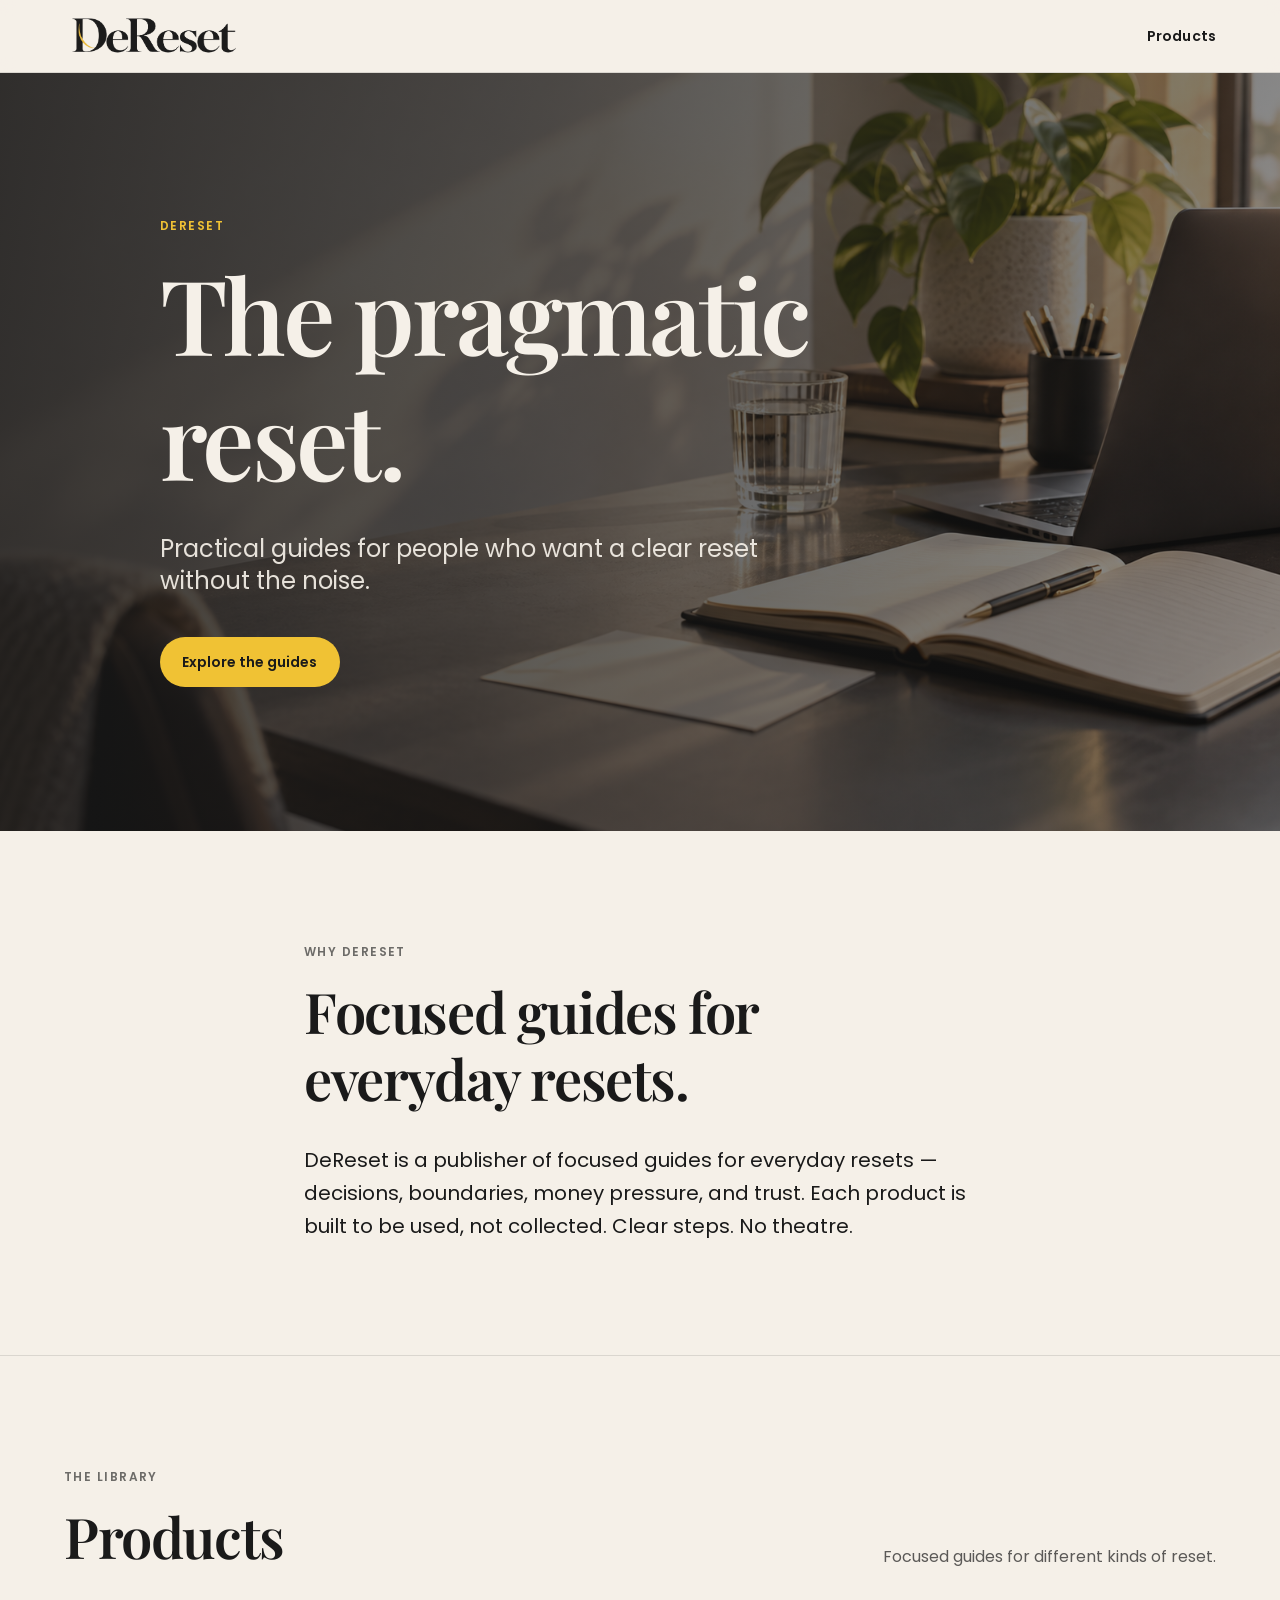
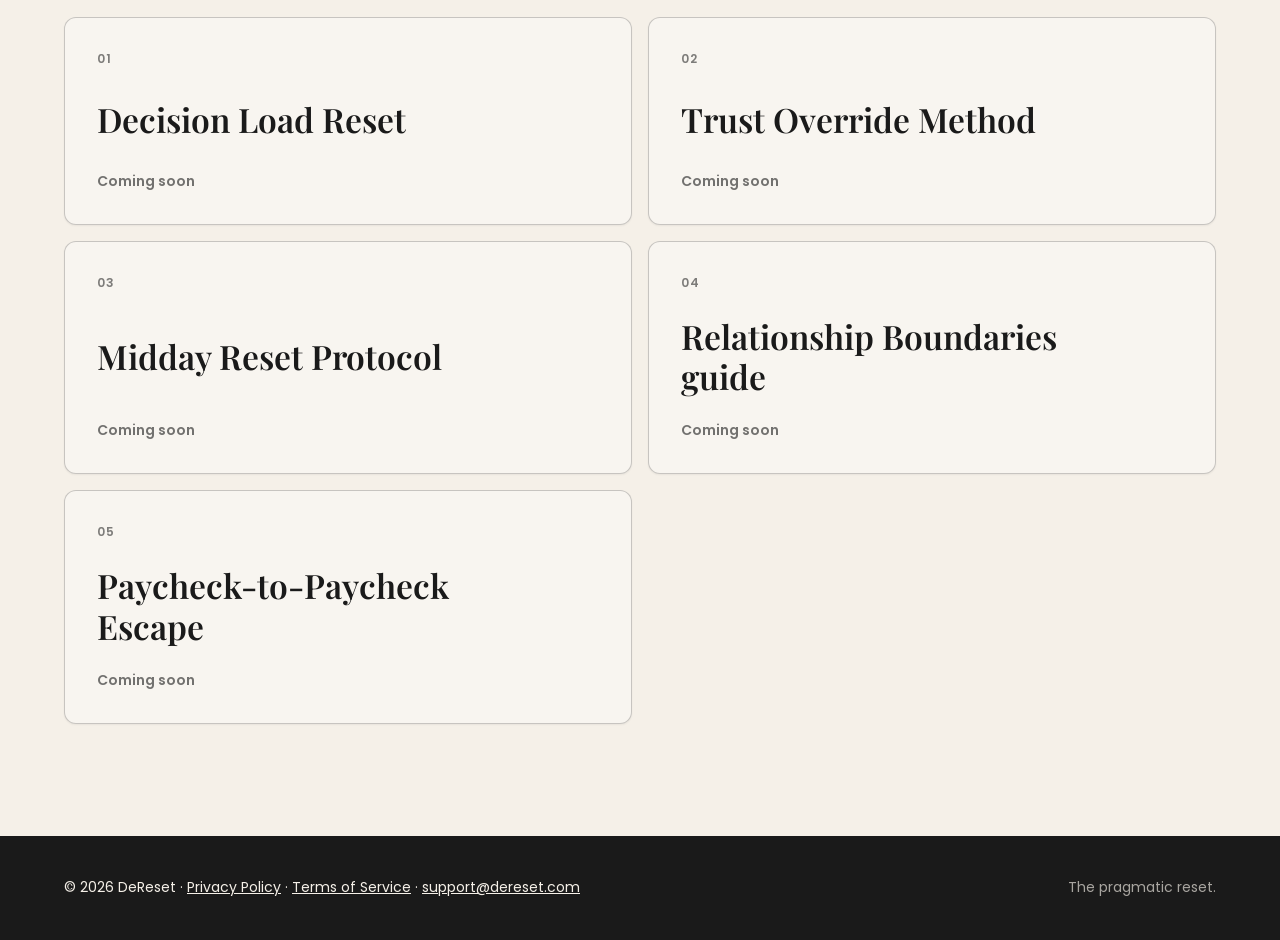
==== index.html @ ae124287 "Add files via upload" ====
<!DOCTYPE html>
<html lang="en">
<head>
  <meta charset="utf-8">
  <meta name="viewport" content="width=device-width, initial-scale=1">

  <title>DeReset — The pragmatic reset.</title>
  <meta name="description" content="DeReset is a publisher of focused guides for everyday resets — decisions, boundaries, money pressure, and trust. Clear steps. No theatre.">

  <link rel="canonical" href="https://dereset.com/">

  <!-- Favicon Package A (locked) -->
  <link rel="icon" type="image/png" sizes="32x32" href="/favicon-32x32.png">
  <link rel="icon" type="image/png" sizes="16x16" href="/favicon-16x16.png">
  <link rel="apple-touch-icon" sizes="180x180" href="/apple-touch-icon.png">
  <link rel="manifest" href="/site.webmanifest">
  <meta name="theme-color" content="#f5f0e8">

  <!-- Open Graph -->
  <meta property="og:type" content="website">
  <meta property="og:url" content="https://dereset.com/">
  <meta property="og:title" content="DeReset — The pragmatic reset.">
  <meta property="og:description" content="DeReset is a publisher of focused guides for everyday resets — decisions, boundaries, money pressure, and trust. Clear steps. No theatre.">
  <meta property="og:site_name" content="DeReset">

  <!-- Twitter -->
  <meta name="twitter:card" content="summary">
  <meta name="twitter:title" content="DeReset — The pragmatic reset.">
  <meta name="twitter:description" content="DeReset is a publisher of focused guides for everyday resets — decisions, boundaries, money pressure, and trust. Clear steps. No theatre.">

  <!-- Fonts: CDN for v1. Loading method remains TODO in design system. -->
  <link rel="preconnect" href="https://fonts.googleapis.com">
  <link rel="preconnect" href="https://fonts.gstatic.com" crossorigin>
  <link href="https://fonts.googleapis.com/css2?family=Playfair+Display:wght@400;500;600&family=Poppins:wght@400;500;600&display=swap" rel="stylesheet">

  <link rel="stylesheet" href="/styles/dereset-tokens.css">
  <link rel="stylesheet" href="/styles/site.css">
</head>
<body>
  <a class="skip-link" href="#main">Skip to content</a>

  <header class="site-header">
    <div class="container header-inner">
      <a class="brand" href="/" aria-label="DeReset home">
        <!-- Dark wordmark on cream header (Decision 005 — supersedes prior light-transparent pairing) -->
        <img
          src="/assets/dereset-wordmark-dark.png"
          alt="DeReset"
          width="220"
          height="73"
        >
      </a>
      <nav aria-label="Primary navigation">
        <a class="nav-link" href="#products">Products</a>
      </nav>
    </div>
  </header>

  <main id="main">
    <section class="hero" aria-labelledby="hero-title">
      <div class="container hero-inner">
        <p class="eyebrow">DeReset</p>
        <h1 id="hero-title">The pragmatic reset.</h1>
        <p class="hero-copy">Practical guides for people who want a clear reset without the noise.</p>
        <a class="button" href="#products">Explore the guides</a>
      </div>
    </section>

    <section class="story section" aria-labelledby="story-title">
      <div class="container narrow">
        <p class="section-label">Why DeReset</p>
        <h2 id="story-title">Focused guides for everyday resets.</h2>
        <p>
          DeReset is a publisher of focused guides for everyday resets —
          decisions, boundaries, money pressure, and trust.
          Each product is built to be used, not collected.
          Clear steps. No theatre.
        </p>
      </div>
    </section>

    <section class="products section" id="products" aria-labelledby="products-title">
      <div class="container">
        <div class="section-heading">
          <div>
            <p class="section-label">The library</p>
            <h2 id="products-title">Products</h2>
          </div>
          <p class="section-intro">Focused guides for different kinds of reset.</p>
        </div>

        <div class="product-grid">
          <!-- Structural cards only. Links added only when production subdomain is verified. -->
          <article class="product-card">
            <span class="product-number">01</span>
            <h3>Decision Load Reset</h3>
            <p class="product-status">Coming soon</p>
          </article>

          <article class="product-card">
            <span class="product-number">02</span>
            <h3>Trust Override Method</h3>
            <p class="product-status">Coming soon</p>
          </article>

          <article class="product-card">
            <span class="product-number">03</span>
            <h3>Midday Reset Protocol</h3>
            <p class="product-status">Coming soon</p>
          </article>

          <article class="product-card">
            <span class="product-number">04</span>
            <h3>Relationship Boundaries guide</h3>
            <p class="product-status">Coming soon</p>
          </article>

          <article class="product-card">
            <span class="product-number">05</span>
            <h3>Paycheck-to-Paycheck Escape</h3>
            <p class="product-status">Coming soon</p>
          </article>
        </div>
      </div>
    </section>
  </main>

  <footer class="site-footer">
    <div class="container footer-inner">
      <p>&copy; 2026 DeReset &middot; <a href="/privacy">Privacy Policy</a> &middot; <a href="/terms">Terms of Service</a> &middot; <a href="mailto:support@dereset.com">support@dereset.com</a></p>
      <p class="footer-note">The pragmatic reset.</p>
    </div>
  </footer>
</body>
</html>
---- styles/dereset-tokens.css ----
/**
 * DeReset Design Tokens
 * Canonical shared token layer for the brand hub and product sites.
 * Source of truth for values: 04-Design-System-and-Brand-Assets.md
 * Do not redefine brand constants. Only add implementation tokens here.
 */

:root {
  /* =========================================================
     COLOR — Inherited brand constants (do not change)
     ========================================================= */
  --color-gold: #f0c234;
  --color-cream: #f5f0e8;
  --color-charcoal: #1a1a1a;

  /* Semantic color roles */
  --color-bg: var(--color-cream);
  --color-bg-dark: var(--color-charcoal);
  --color-text: var(--color-charcoal);
  --color-text-on-dark: var(--color-cream);
  --color-accent: var(--color-gold);
  --color-border: rgba(26, 26, 26, 0.12);
  --color-border-strong: rgba(26, 26, 26, 0.22);

  /* =========================================================
     TYPOGRAPHY
     ========================================================= */
  --font-display: "Playfair Display", Georgia, "Times New Roman", serif;
  --font-body: "Poppins", system-ui, -apple-system, "Segoe UI", Roboto, sans-serif;

  /* Weights (to be loaded) */
  --font-weight-regular: 400;
  --font-weight-medium: 500;
  --font-weight-semibold: 600;
  --font-weight-bold: 700;

  /* Type scale (mobile-first) */
  --text-xs: 0.75rem;     /* 12px */
  --text-sm: 0.875rem;    /* 14px */
  --text-base: 1rem;      /* 16px */
  --text-lg: 1.125rem;    /* 18px */
  --text-xl: 1.25rem;     /* 20px */
  --text-2xl: 1.5rem;     /* 24px */
  --text-3xl: 1.875rem;   /* 30px */
  --text-4xl: 2.25rem;    /* 36px */
  --text-5xl: 3rem;       /* 48px */

  --leading-tight: 1.2;
  --leading-snug: 1.35;
  --leading-normal: 1.5;
  --leading-relaxed: 1.65;

  /* =========================================================
     SPACING
     ========================================================= */
  --space-1: 0.25rem;   /* 4px */
  --space-2: 0.5rem;    /* 8px */
  --space-3: 0.75rem;   /* 12px */
  --space-4: 1rem;      /* 16px */
  --space-5: 1.25rem;   /* 20px */
  --space-6: 1.5rem;    /* 24px */
  --space-8: 2rem;      /* 32px */
  --space-10: 2.5rem;   /* 40px */
  --space-12: 3rem;     /* 48px */
  --space-16: 4rem;     /* 64px */
  --space-20: 5rem;     /* 80px */
  --space-24: 6rem;     /* 96px */

  /* =========================================================
     LAYOUT
     ========================================================= */
  --content-max: 72rem;          /* 1152px */
  --content-narrow: 42rem;       /* ~672px for text blocks */
  --header-height: 4.5rem;       /* 72px */

  /* =========================================================
     RADIUS & BORDER
     ========================================================= */
  --radius-sm: 0.25rem;   /* 4px */
  --radius-md: 0.5rem;    /* 8px */
  --radius-lg: 0.75rem;   /* 12px */
  --radius-full: 9999px;

  --border-width: 1px;

  /* =========================================================
     SHADOWS (minimal — pragmatic)
     ========================================================= */
  --shadow-sm: 0 1px 2px rgba(26, 26, 26, 0.06);
  --shadow-md: 0 4px 12px rgba(26, 26, 26, 0.08);

  /* =========================================================
     FOCUS
     ========================================================= */
  --focus-ring-color: var(--color-gold);
  --focus-ring-width: 2px;
  --focus-ring-offset: 2px;

  /* =========================================================
     TRANSITION
     ========================================================= */
  --transition-fast: 150ms ease;
  --transition-base: 200ms ease;

  /* =========================================================
     BREAKPOINTS (reference only — use in media queries)
     ========================================================= */
  /* --bp-sm: 640px; */
  /* --bp-md: 768px; */
  /* --bp-lg: 1024px; */
  /* --bp-xl: 1280px; */
}

/* Utility: visible focus for keyboard users */
:focus-visible {
  outline: var(--focus-ring-width) solid var(--focus-ring-color);
  outline-offset: var(--focus-ring-offset);
}

/* Reduced motion preference */
@media (prefers-reduced-motion: reduce) {
  :root {
    --transition-fast: 0ms;
    --transition-base: 0ms;
  }
}
---- styles/site.css ----
/**
 * DeReset Brand Hub — merged Step 4.4 styles
 * Tokens: /styles/dereset-tokens.css
 *
 * Design intent:
 * - Charcoal hero for presence (uploaded package strength)
 * - Cream body + light wordmark in header (correct contrast)
 * - Editorial type scale with clamp()
 * - Structural product cards only — no invented claims
 */

*,
*::before,
*::after {
  box-sizing: border-box;
}

html {
  scroll-behavior: smooth;
}

body {
  margin: 0;
  background: var(--color-bg);
  color: var(--color-text);
  font-family: var(--font-body);
  font-size: var(--text-base);
  line-height: var(--leading-normal);
  text-rendering: optimizeLegibility;
  -webkit-font-smoothing: antialiased;
}

img {
  max-width: 100%;
  height: auto;
  display: block;
}

a {
  color: inherit;
}

/* ---------- Accessibility ---------- */
.skip-link {
  position: fixed;
  left: var(--space-4);
  top: var(--space-4);
  z-index: 200;
  padding: var(--space-3) var(--space-4);
  background: var(--color-charcoal);
  color: var(--color-cream);
  text-decoration: none;
  font-size: var(--text-sm);
  font-weight: var(--font-weight-medium);
  border-radius: var(--radius-sm);
  transform: translateY(-200%);
  transition: transform var(--transition-fast);
}

.skip-link:focus {
  transform: translateY(0);
}

:focus-visible {
  outline: var(--focus-ring-width) solid var(--focus-ring-color);
  outline-offset: var(--focus-ring-offset);
}

/* ---------- Layout ---------- */
.container {
  width: min(calc(100% - 2rem), var(--content-max));
  margin-inline: auto;
}

.narrow {
  width: min(calc(100% - 2rem), var(--content-narrow));
  margin-inline: auto;
}

/* ---------- Header (cream / light wordmark) ---------- */
.site-header {
  position: sticky;
  top: 0;
  z-index: 100;
  min-height: var(--header-height);
  border-bottom: var(--border-width) solid var(--color-border);
  background: rgba(245, 240, 232, 0.94);
  backdrop-filter: blur(8px);
}

.header-inner {
  min-height: var(--header-height);
  display: flex;
  align-items: center;
  justify-content: space-between;
  gap: var(--space-6);
}

.brand {
  display: inline-flex;
  align-items: center;
  text-decoration: none;
}

.brand img {
  width: 156px;
  height: auto;
}

@media (min-width: 768px) {
  .brand img {
    width: 180px;
  }
}

.nav-link {
  font-size: var(--text-sm);
  font-weight: var(--font-weight-semibold);
  text-decoration: none;
  letter-spacing: 0.01em;
}

.nav-link:hover {
  color: var(--color-accent);
}

/* ---------- Hero (photo background + dark overlay for text) ---------- */
.hero {
  position: relative;
  isolation: isolate;
  padding-block: clamp(5rem, 12vw, 9rem);
  color: var(--color-text-on-dark);
  background-color: var(--color-charcoal);
  background-image: url("/assets/hero-background.png");
  background-size: cover;
  background-position: center right;
  background-repeat: no-repeat;
}

.hero::before {
  content: "";
  position: absolute;
  inset: 0;
  z-index: -1;
  background: linear-gradient(
    105deg,
    rgba(26, 26, 26, 0.88) 0%,
    rgba(26, 26, 26, 0.72) 42%,
    rgba(26, 26, 26, 0.45) 100%
  );
}

.hero-inner {
  position: relative;
  max-width: 60rem;
}

.eyebrow,
.section-label {
  margin: 0 0 var(--space-4);
  font-size: var(--text-xs);
  font-weight: var(--font-weight-semibold);
  letter-spacing: 0.12em;
  text-transform: uppercase;
}

.eyebrow {
  color: var(--color-gold);
}

.hero h1,
.section h2,
.product-card h3 {
  font-family: var(--font-display);
  font-weight: var(--font-weight-semibold);
  line-height: var(--leading-tight);
}

.hero h1 {
  max-width: 12ch;
  margin: 0;
  font-size: clamp(3rem, 9vw, 6.5rem);
  letter-spacing: -0.035em;
}

.hero-copy {
  max-width: 40rem;
  margin: var(--space-8) 0 0;
  font-size: clamp(var(--text-lg), 2.5vw, var(--text-2xl));
  line-height: var(--leading-snug);
  opacity: 0.92;
}

.button {
  display: inline-flex;
  align-items: center;
  justify-content: center;
  margin-top: var(--space-10);
  padding: 0.9rem 1.4rem;
  background: var(--color-gold);
  color: var(--color-charcoal);
  font-size: var(--text-sm);
  font-weight: var(--font-weight-semibold);
  text-decoration: none;
  border-radius: var(--radius-full);
  transition: transform var(--transition-fast), background-color var(--transition-fast);
}

.button:hover {
  transform: translateY(-1px);
  background: #f3cb4a;
}

/* ---------- Story ---------- */
.section {
  padding-block: clamp(4rem, 9vw, 7rem);
}

.story {
  background: var(--color-bg);
}

.section-label {
  color: var(--color-text);
  opacity: 0.62;
}

.section h2 {
  margin: 0;
  font-size: clamp(2.25rem, 5vw, 3.5rem);
  letter-spacing: -0.025em;
}

.story p:last-child {
  margin: var(--space-8) 0 0;
  font-size: clamp(var(--text-lg), 2.2vw, var(--text-xl));
  line-height: var(--leading-relaxed);
}

/* ---------- Products ---------- */
.products {
  border-top: var(--border-width) solid var(--color-border);
}

.section-heading {
  display: flex;
  align-items: end;
  justify-content: space-between;
  gap: var(--space-8);
  margin-bottom: var(--space-12);
}

.section-intro {
  max-width: 28rem;
  margin: 0;
  opacity: 0.7;
}

.product-grid {
  display: grid;
  grid-template-columns: repeat(2, minmax(0, 1fr));
  gap: var(--space-4);
}

.product-card {
  min-height: 13rem;
  padding: var(--space-8);
  border: var(--border-width) solid var(--color-border-strong);
  border-radius: var(--radius-lg);
  background: rgba(255, 255, 255, 0.35);
  box-shadow: var(--shadow-sm);
  display: flex;
  flex-direction: column;
  justify-content: space-between;
}

.product-card:last-child {
  grid-column: 1 / -1;
  max-width: calc(50% - var(--space-2));
}

.product-number {
  font-size: var(--text-xs);
  font-weight: var(--font-weight-semibold);
  letter-spacing: 0.08em;
  opacity: 0.55;
}

.product-card h3 {
  max-width: 18ch;
  margin: var(--space-6) 0 0;
  font-size: clamp(1.5rem, 2.8vw, 2.1rem);
}

.product-status {
  margin: var(--space-6) 0 0;
  font-size: var(--text-sm);
  font-weight: var(--font-weight-semibold);
  opacity: 0.6;
}

/* ---------- Footer (dark, simple — no fake legal links) ---------- */
.site-footer {
  background: var(--color-charcoal);
  color: var(--color-text-on-dark);
}

.footer-inner {
  min-height: 6.5rem;
  display: flex;
  align-items: center;
  justify-content: space-between;
  gap: var(--space-6);
  font-size: var(--text-sm);
}

.footer-inner p {
  margin: 0;
}

.footer-note {
  opacity: 0.65;
}

/* ---------- Responsive ---------- */
@media (max-width: 48rem) {
  .section-heading {
    align-items: start;
    flex-direction: column;
  }

  .product-grid {
    grid-template-columns: 1fr;
  }

  .product-card:last-child {
    grid-column: auto;
    max-width: none;
  }

  .footer-inner {
    align-items: start;
    flex-direction: column;
    justify-content: center;
    padding-block: var(--space-8);
  }
}

@media (prefers-reduced-motion: reduce) {
  html {
    scroll-behavior: auto;
  }

  .button,
  .skip-link {
    transition: none;
  }
}
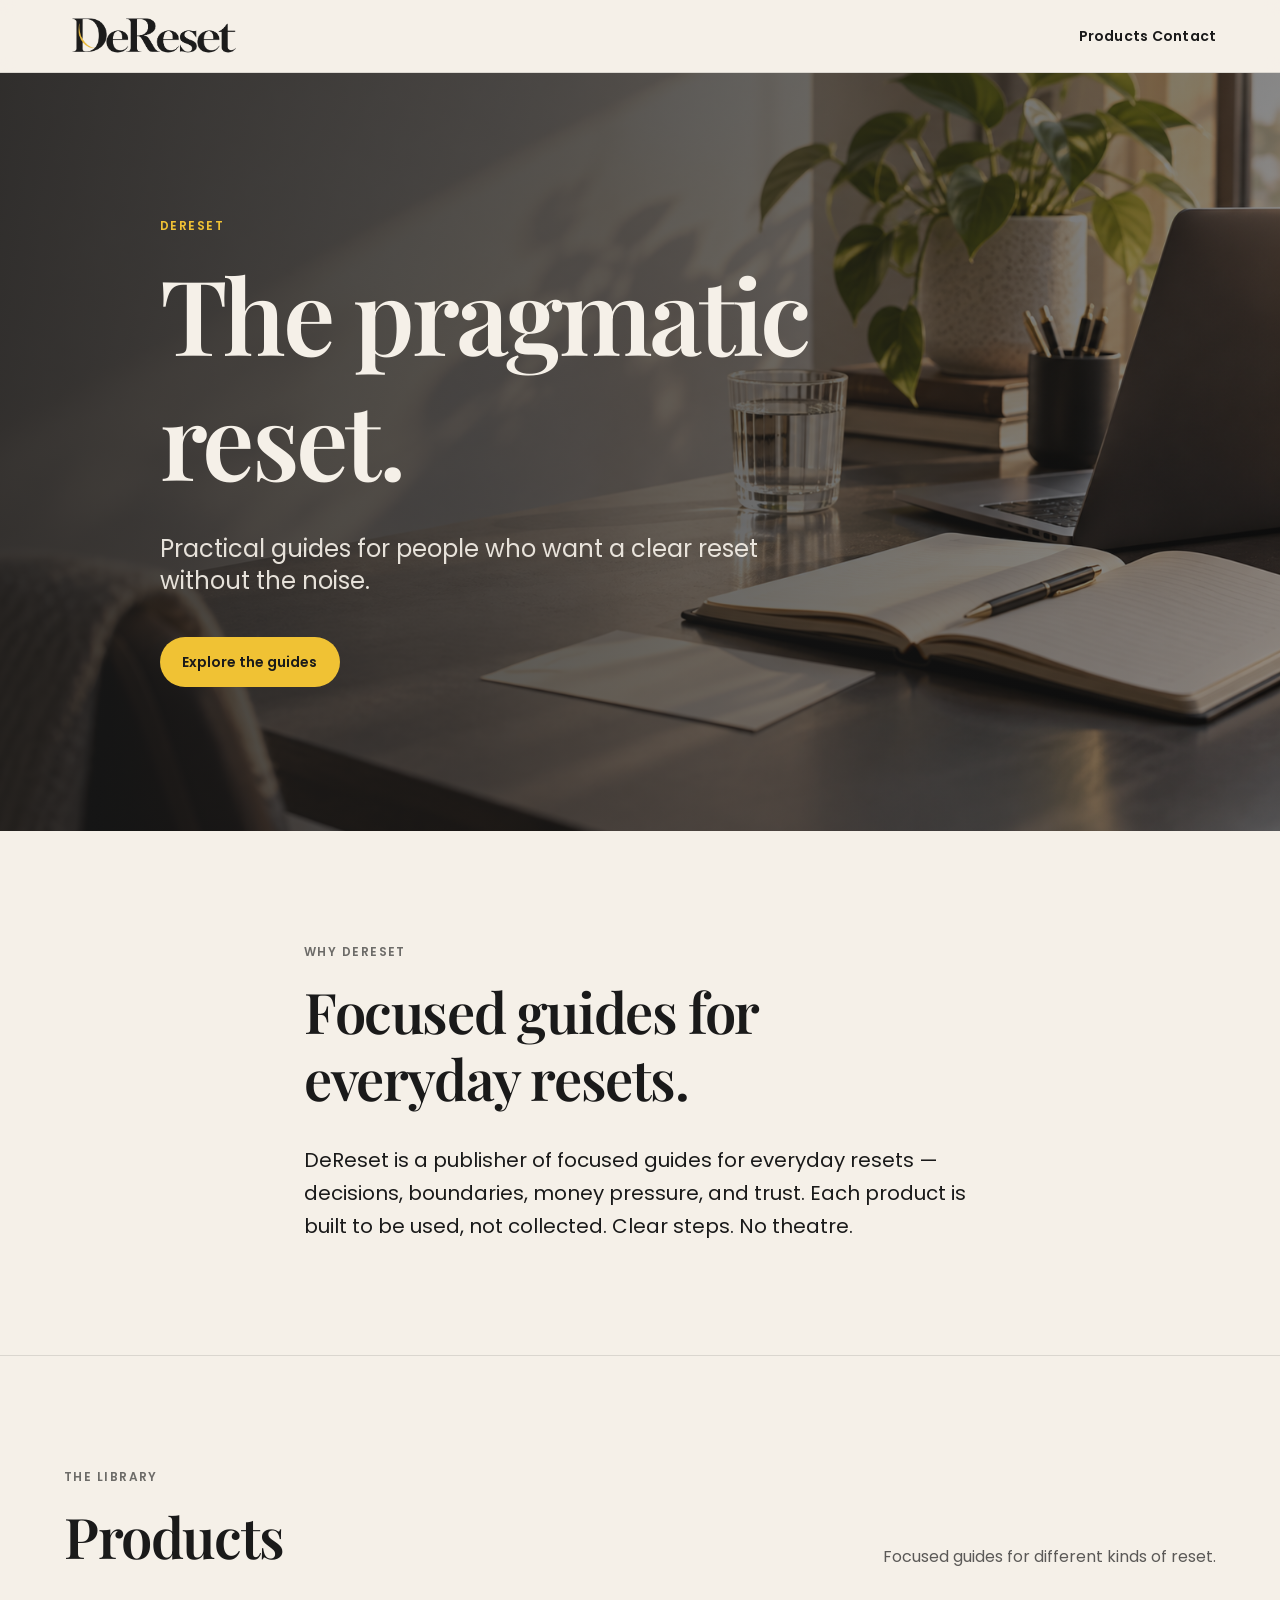
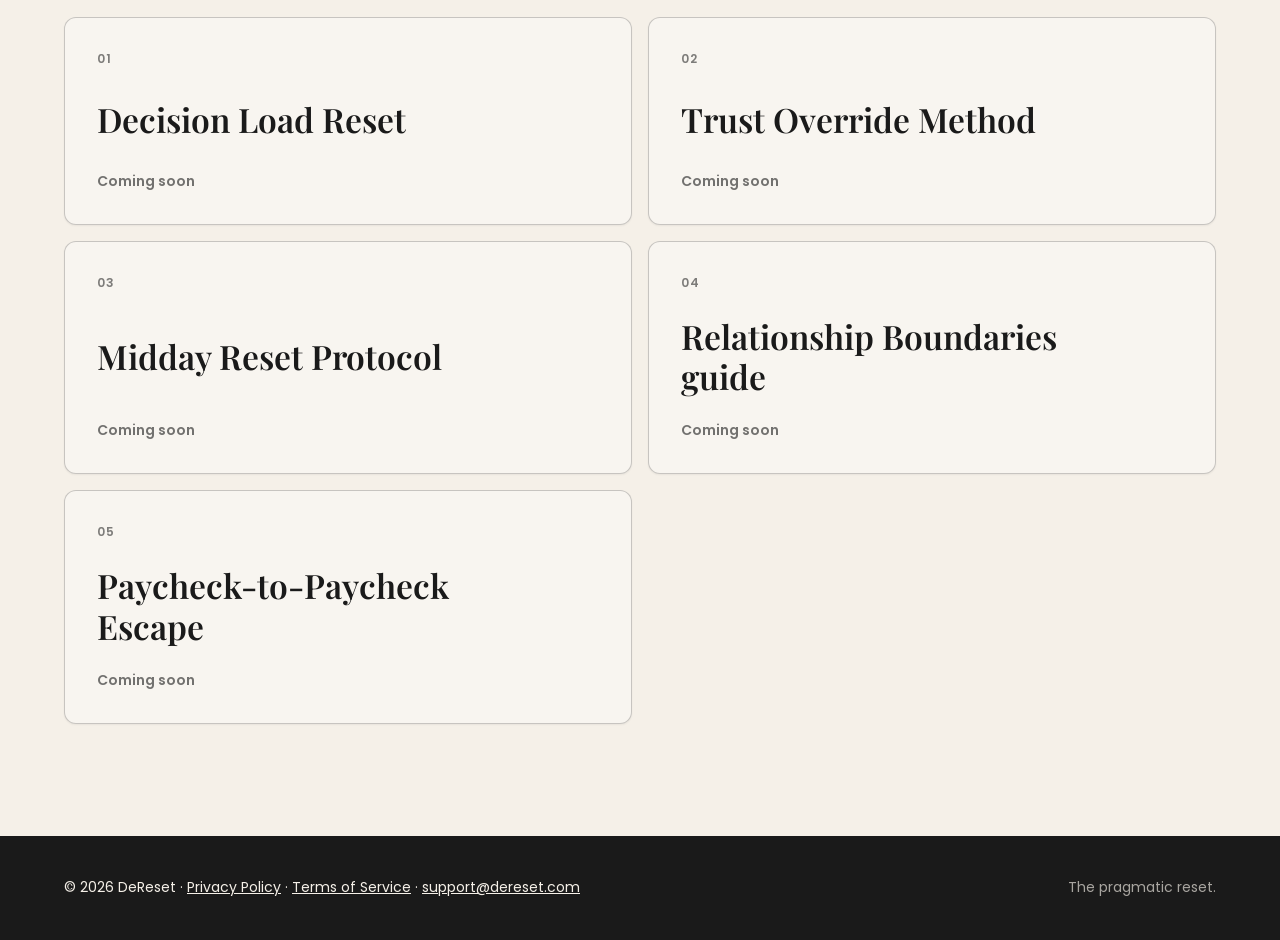
==== commit 958bce0b: "Update index.html" ====
--- a/index.html
+++ b/index.html
@@ -52,6 +52,7 @@
       </a>
       <nav aria-label="Primary navigation">
         <a class="nav-link" href="#products">Products</a>
+        <a class="nav-link" href="/contact">Contact</a>
       </nav>
     </div>
   </header>
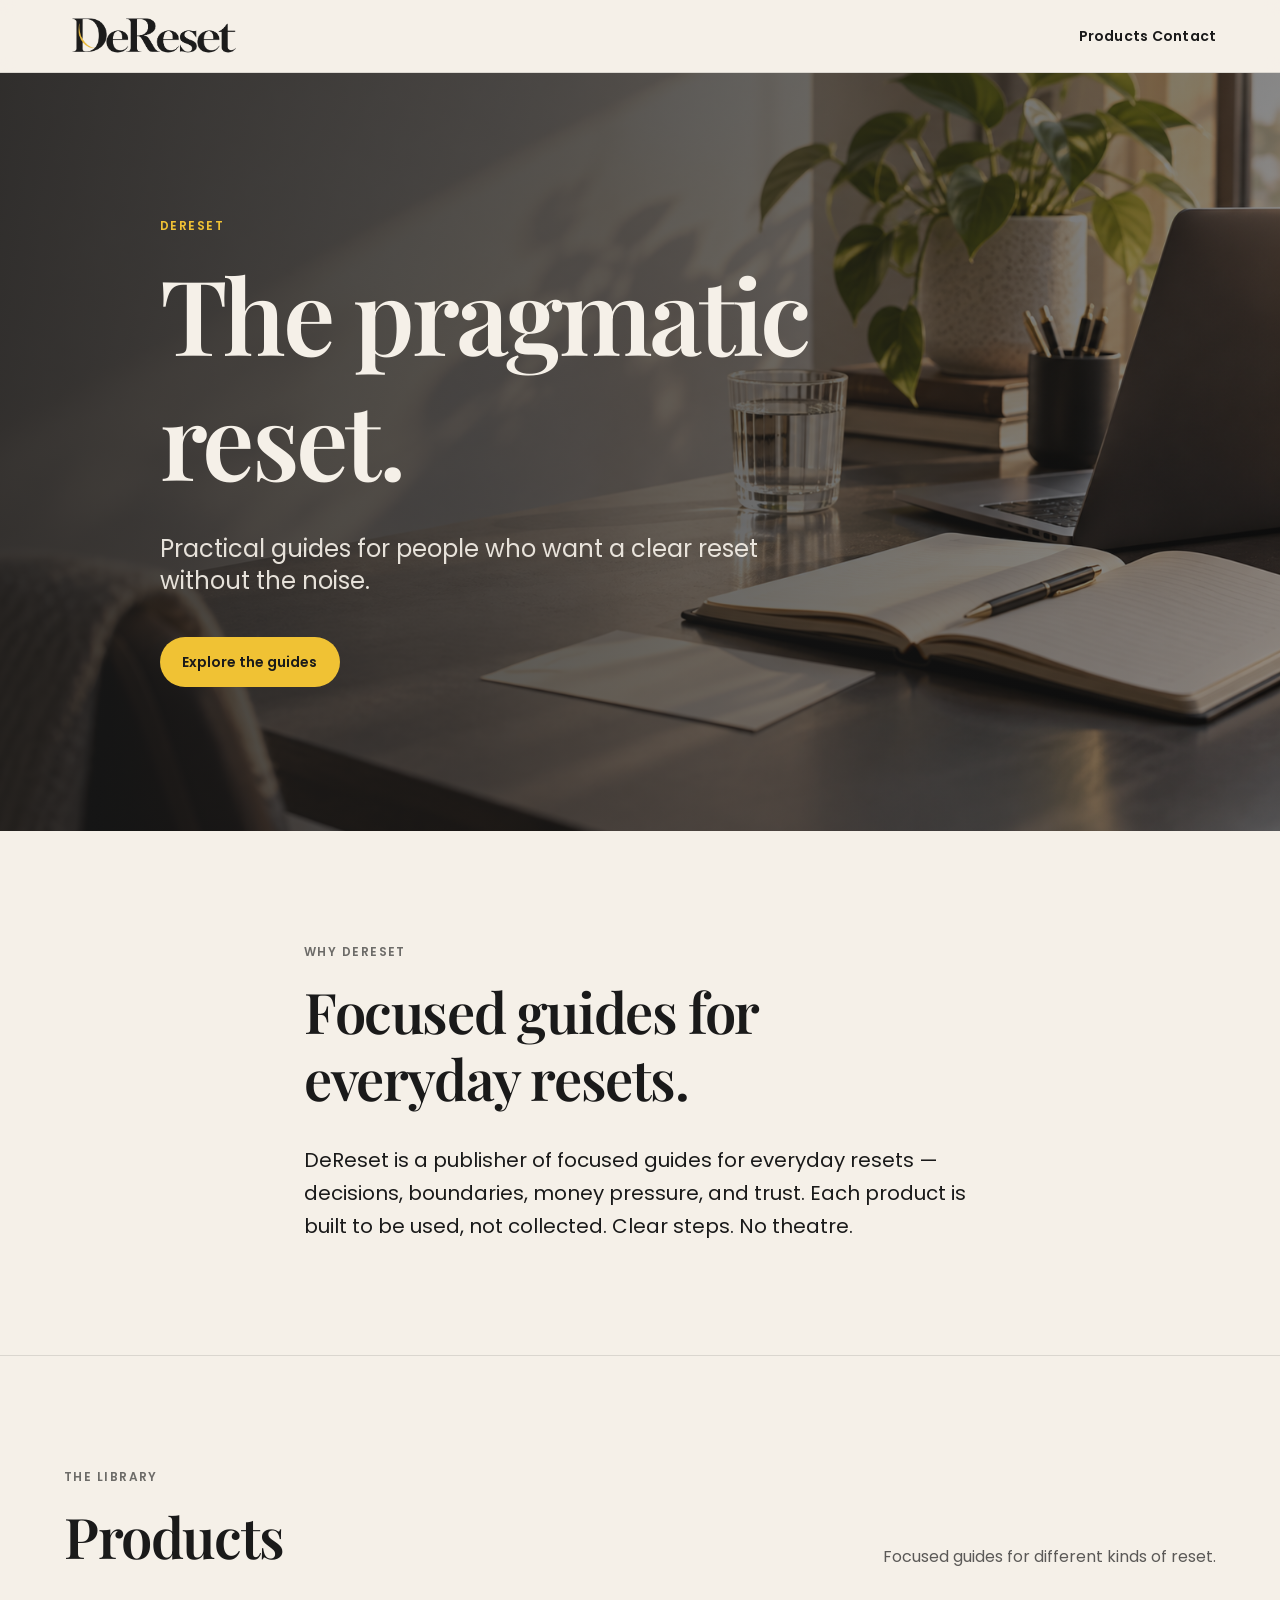
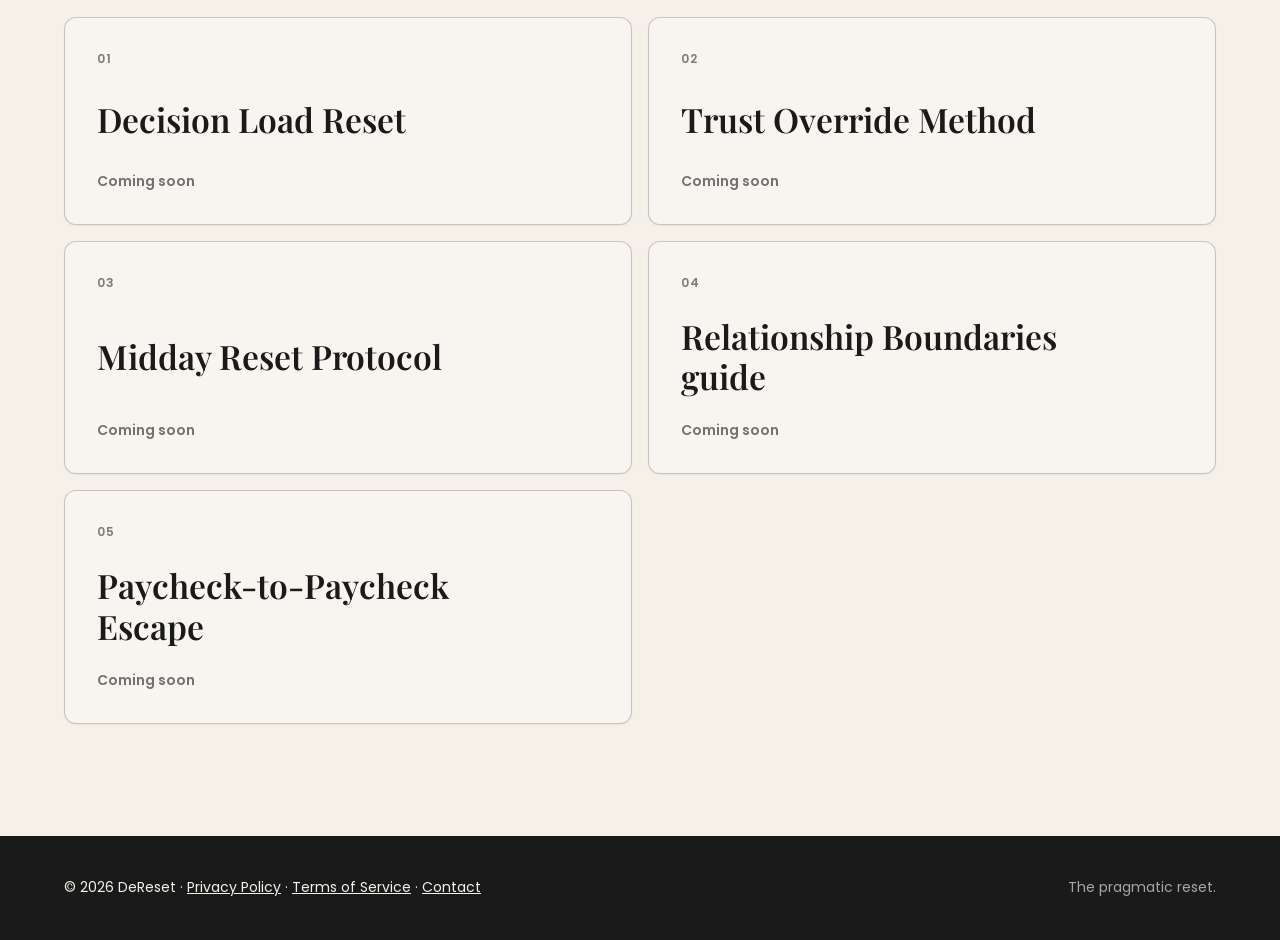
==== commit dfb2cc1b: "Update index.html" ====
--- a/index.html
+++ b/index.html
@@ -128,7 +128,7 @@
 
   <footer class="site-footer">
     <div class="container footer-inner">
-      <p>&copy; 2026 DeReset &middot; <a href="/privacy">Privacy Policy</a> &middot; <a href="/terms">Terms of Service</a> &middot; <a href="mailto:support@dereset.com">support@dereset.com</a></p>
+      <p>&copy; 2026 DeReset &middot; <a href="/privacy">Privacy Policy</a> &middot; <a href="/terms">Terms of Service</a> &middot; <a href="/contact">Contact</a></p>
       <p class="footer-note">The pragmatic reset.</p>
     </div>
   </footer>
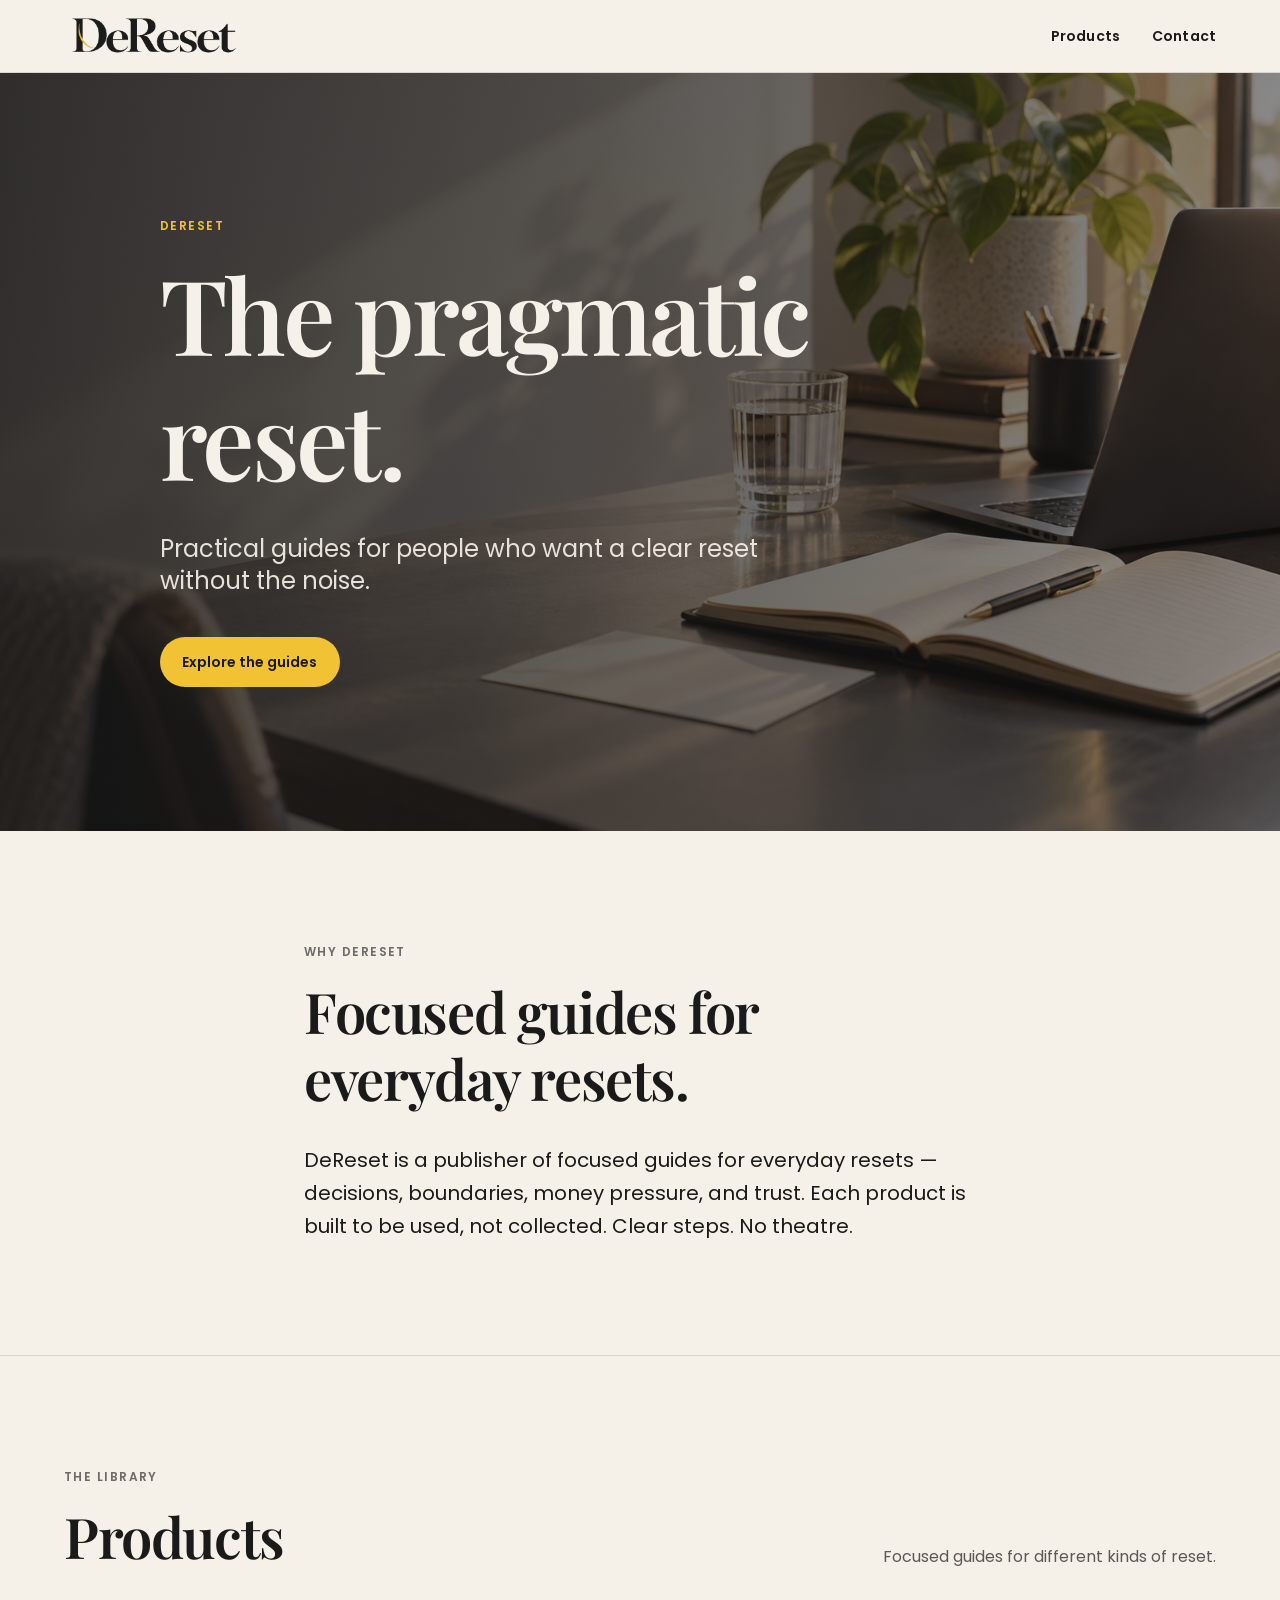
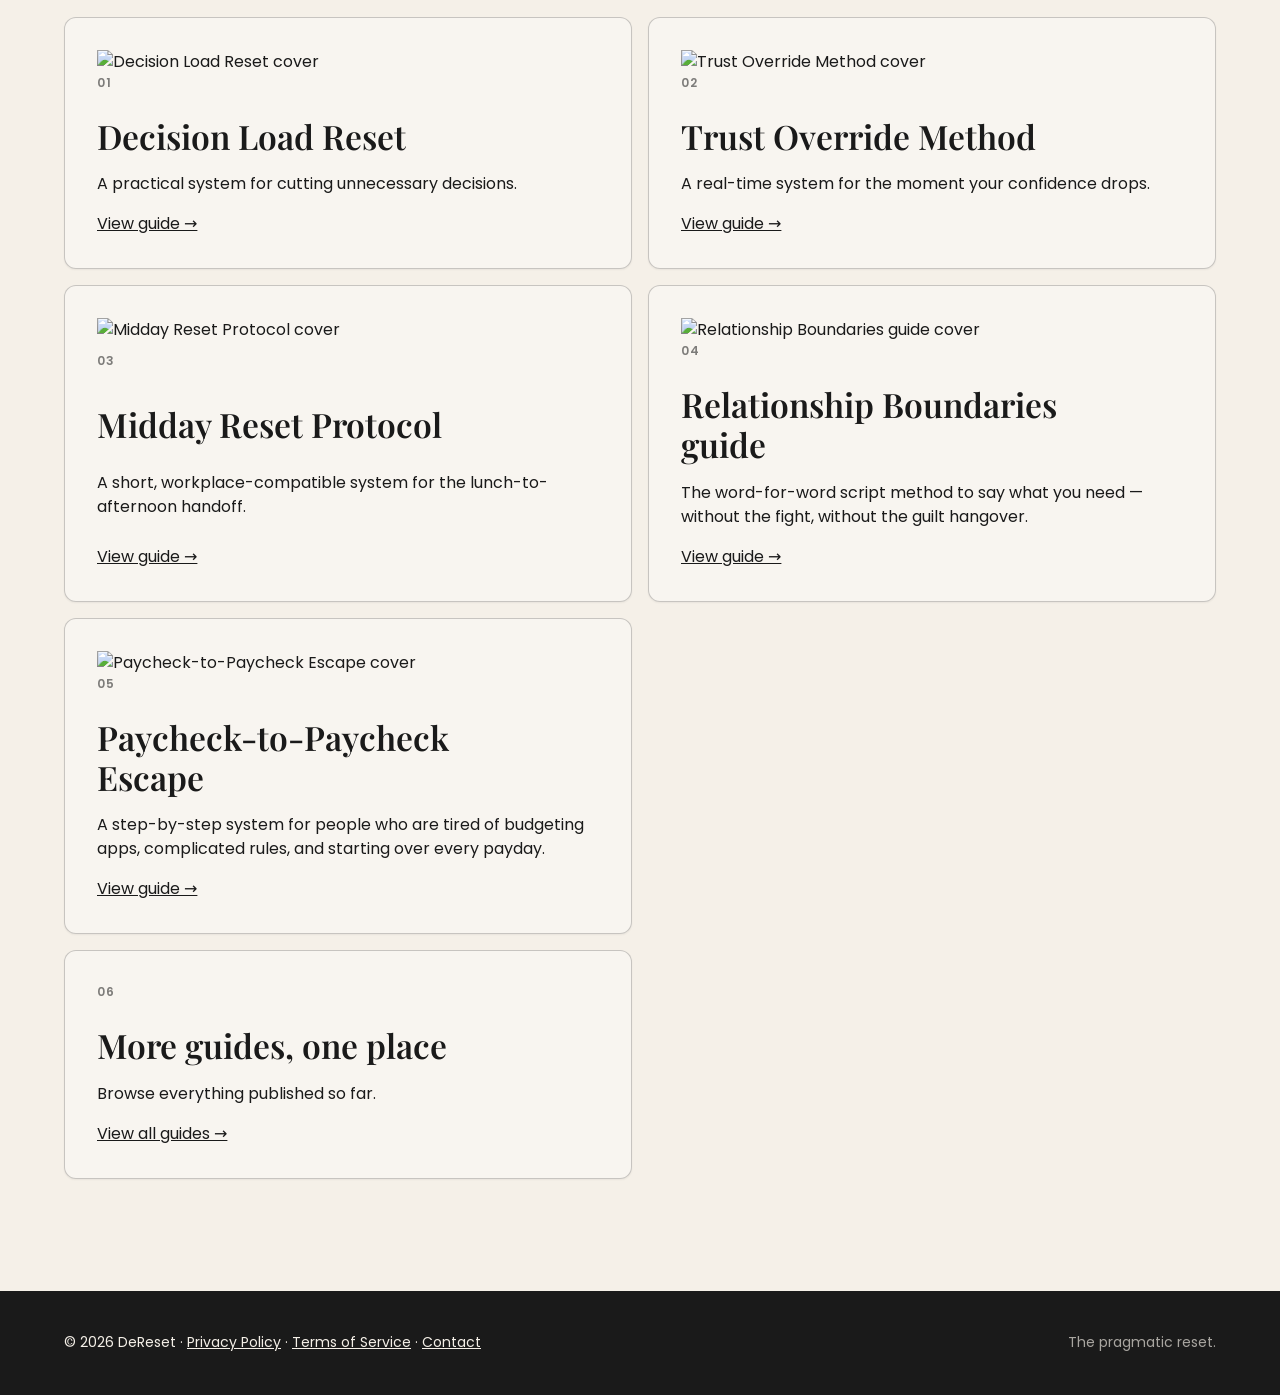
==== commit 1133f5c0: "Add files via upload" ====
--- a/index.html
+++ b/index.html
@@ -91,35 +91,52 @@
         </div>
 
         <div class="product-grid">
-          <!-- Structural cards only. Links added only when production subdomain is verified. -->
+          <!-- Product links go to Gumroad listing pages. Checkout is not yet enabled on Gumroad's side as of 2026-09-18 (guides pending DOCX-to-PDF conversion) -- see Decision 008. Blurbs sourced verbatim/near-verbatim from each product's own Gumroad description. Cover images are self-hosted at /assets/products/ -- see Decision 008 (revised: self-host). -->
           <article class="product-card">
+            <img class="product-card-img" src="/assets/products/decision-load-reset.jpg" alt="Decision Load Reset cover" loading="lazy">
             <span class="product-number">01</span>
             <h3>Decision Load Reset</h3>
-            <p class="product-status">Coming soon</p>
+            <p class="product-blurb">A practical system for cutting unnecessary decisions.</p>
+            <a class="product-link" href="https://dereset.gumroad.com/l/decision-load-reset" target="_blank" rel="noopener">View guide →</a>
           </article>
 
           <article class="product-card">
+            <img class="product-card-img" src="/assets/products/trust-override-method.jpg" alt="Trust Override Method cover" loading="lazy">
             <span class="product-number">02</span>
             <h3>Trust Override Method</h3>
-            <p class="product-status">Coming soon</p>
+            <p class="product-blurb">A real-time system for the moment your confidence drops.</p>
+            <a class="product-link" href="https://dereset.gumroad.com/l/trust-override-method" target="_blank" rel="noopener">View guide →</a>
           </article>
 
           <article class="product-card">
+            <img class="product-card-img" src="/assets/products/midday-reset-protocol.jpg" alt="Midday Reset Protocol cover" loading="lazy">
             <span class="product-number">03</span>
             <h3>Midday Reset Protocol</h3>
-            <p class="product-status">Coming soon</p>
+            <p class="product-blurb">A short, workplace-compatible system for the lunch-to-afternoon handoff.</p>
+            <a class="product-link" href="https://dereset.gumroad.com/l/midday-reset-protocol" target="_blank" rel="noopener">View guide →</a>
           </article>
 
           <article class="product-card">
+            <img class="product-card-img" src="/assets/products/boundaries-without-bad-guy.jpg" alt="Relationship Boundaries guide cover" loading="lazy">
             <span class="product-number">04</span>
             <h3>Relationship Boundaries guide</h3>
-            <p class="product-status">Coming soon</p>
+            <p class="product-blurb">The word-for-word script method to say what you need — without the fight, without the guilt hangover.</p>
+            <a class="product-link" href="https://dereset.gumroad.com/l/boundaries-without-bad-guy" target="_blank" rel="noopener">View guide →</a>
           </article>
 
           <article class="product-card">
+            <img class="product-card-img" src="/assets/products/why-youre-always-broke.jpg" alt="Paycheck-to-Paycheck Escape cover" loading="lazy">
             <span class="product-number">05</span>
             <h3>Paycheck-to-Paycheck Escape</h3>
-            <p class="product-status">Coming soon</p>
+            <p class="product-blurb">A step-by-step system for people who are tired of budgeting apps, complicated rules, and starting over every payday.</p>
+            <a class="product-link" href="https://dereset.gumroad.com/l/why-youre-always-broke" target="_blank" rel="noopener">View guide →</a>
+          </article>
+
+          <article class="product-card product-card-archive">
+            <span class="product-number">06</span>
+            <h3>More guides, one place</h3>
+            <p class="product-blurb">Browse everything published so far.</p>
+            <a class="product-link" href="https://dereset.gumroad.com" target="_blank" rel="noopener">View all guides →</a>
           </article>
         </div>
       </div>
--- a/styles/site.css
+++ b/styles/site.css
@@ -356,3 +356,7 @@
     transition: none;
   }
 }
+
+ .site-header nav a.nav-link + a.nav-link {
+     margin-left: 1.75rem;
+  }
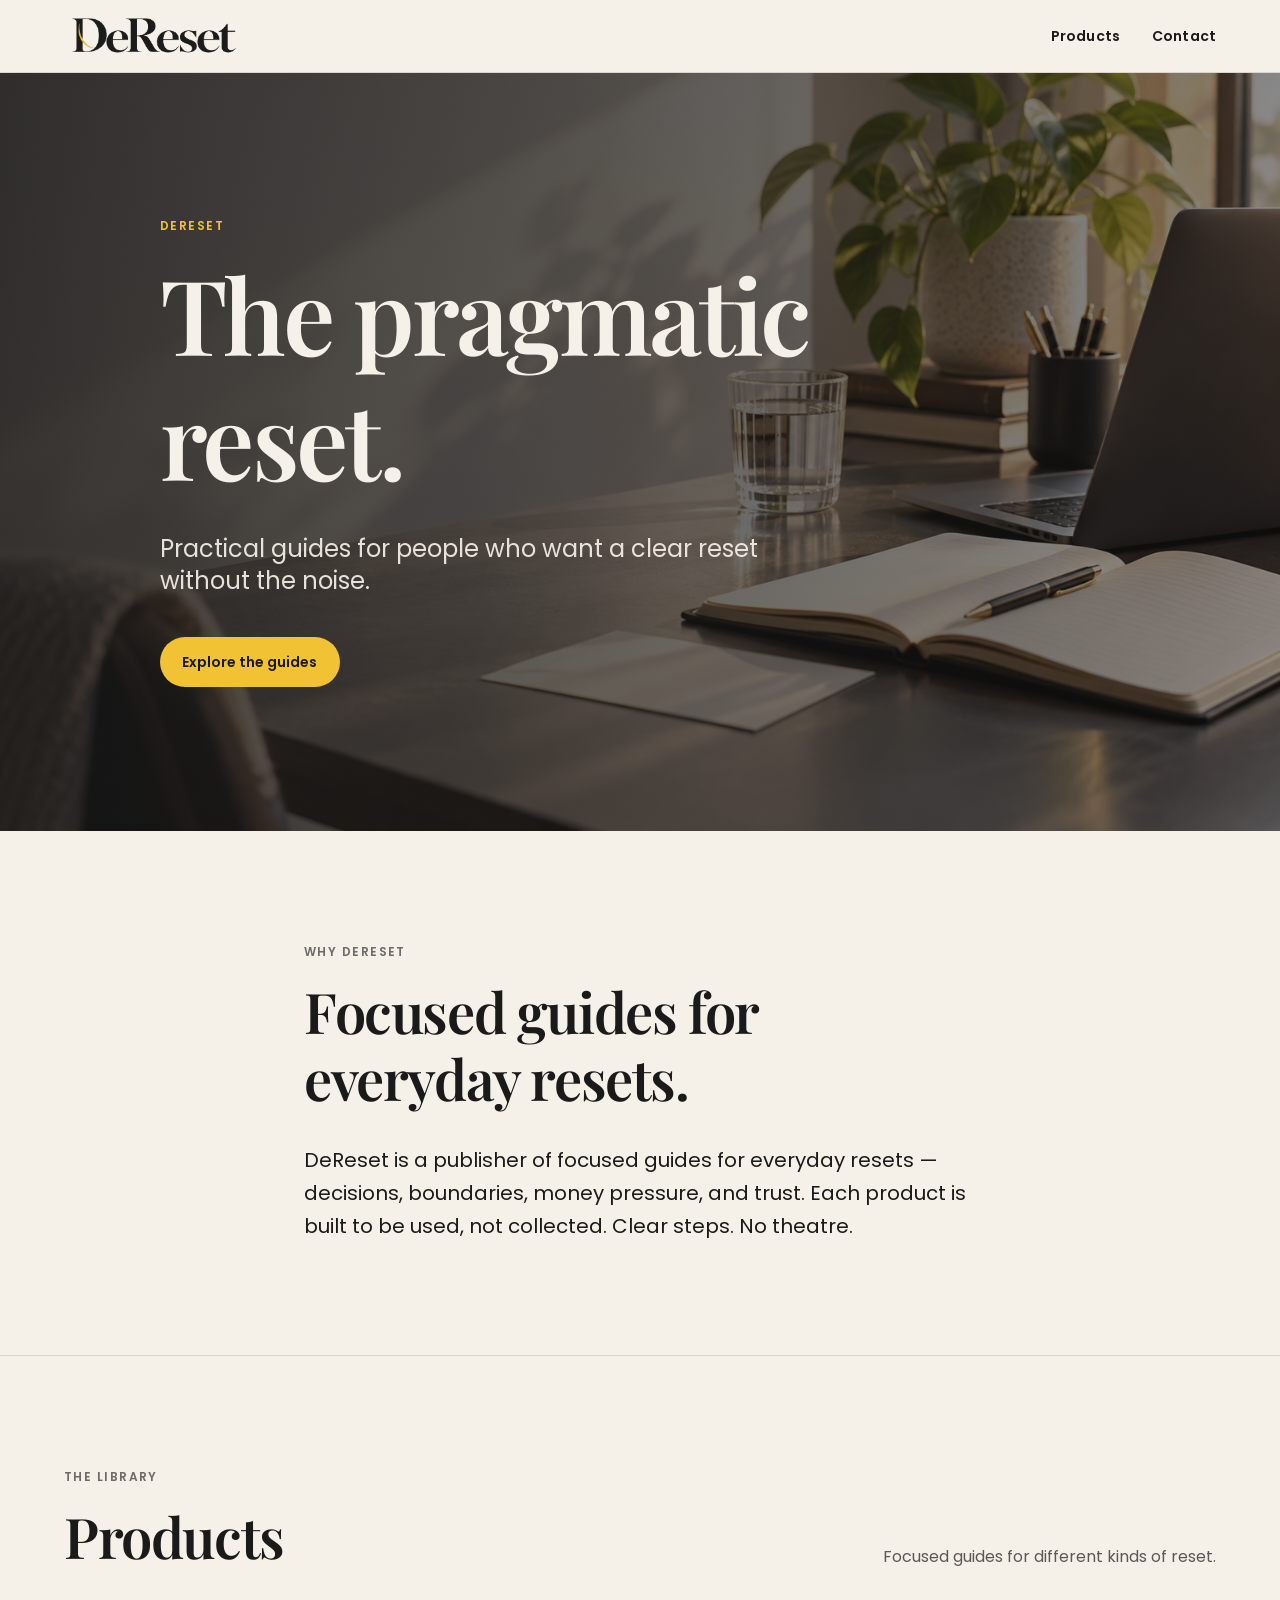
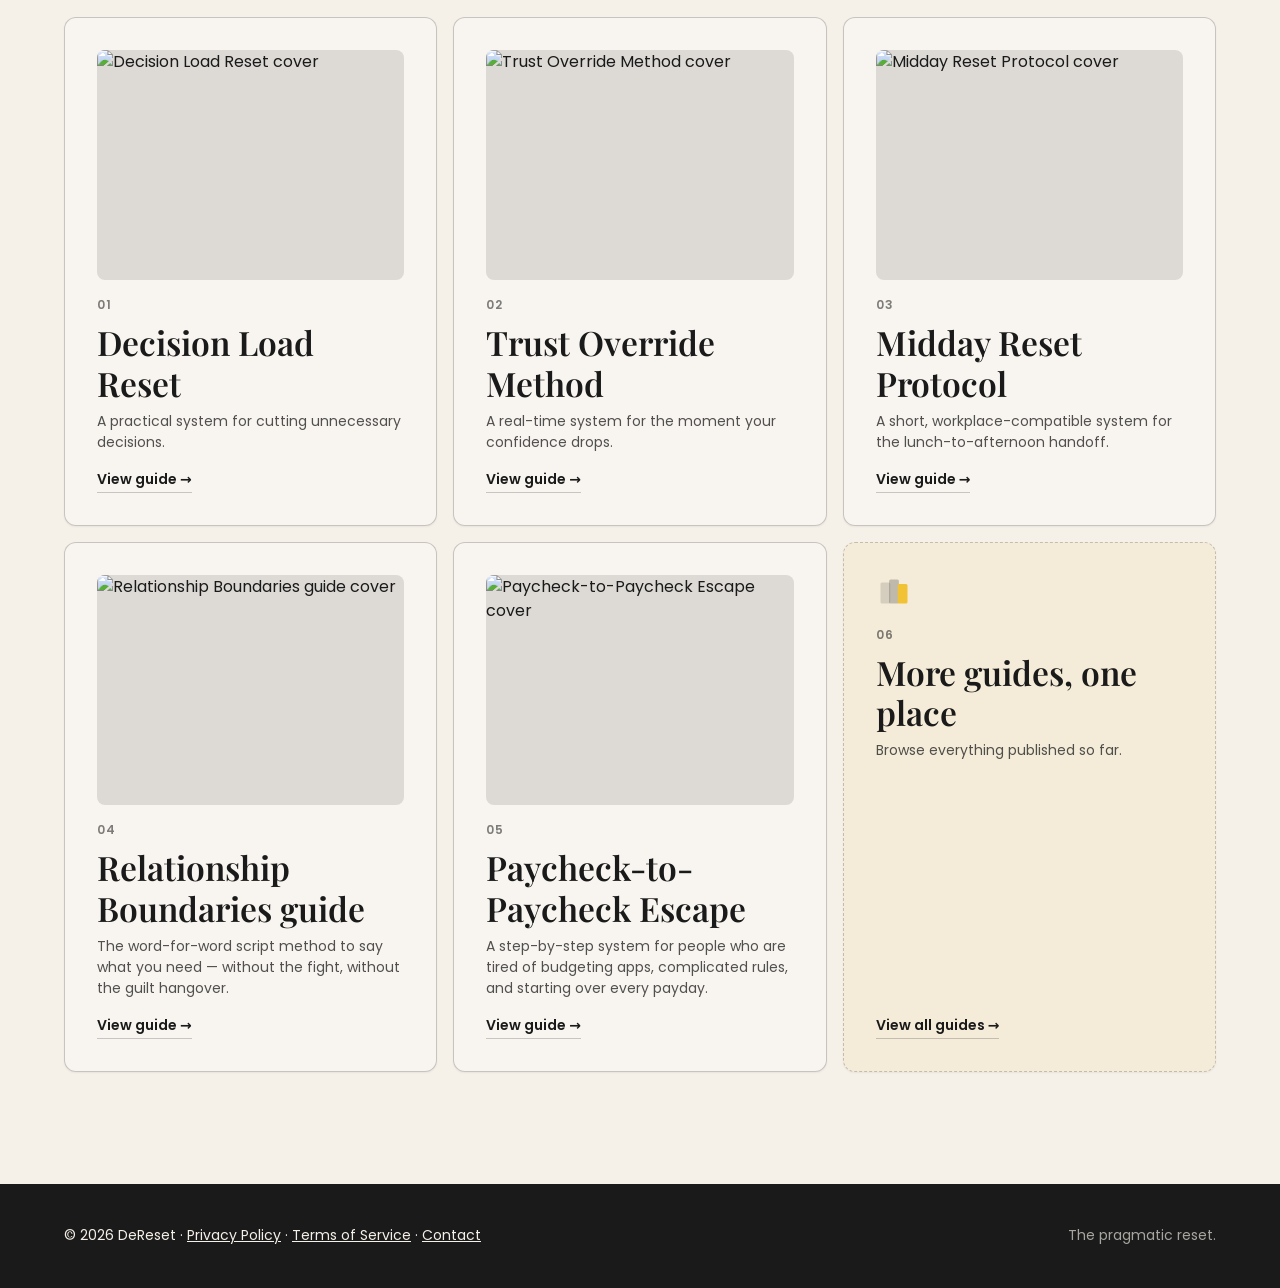
==== commit cacd96d5: "Add files via upload" ====
--- a/index.html
+++ b/index.html
@@ -133,6 +133,13 @@
           </article>
 
           <article class="product-card product-card-archive">
+            <div class="product-card-placeholder" aria-hidden="true">
+              <svg viewBox="0 0 48 48" width="36" height="36" fill="none" xmlns="http://www.w3.org/2000/svg">
+                <rect x="6" y="10" width="13" height="28" rx="2" fill="#1a1a1a" opacity="0.14"/>
+                <rect x="17.5" y="6" width="13" height="32" rx="2" fill="#1a1a1a" opacity="0.24"/>
+                <rect x="29" y="12" width="13" height="26" rx="2" fill="#f0c234"/>
+              </svg>
+            </div>
             <span class="product-number">06</span>
             <h3>More guides, one place</h3>
             <p class="product-blurb">Browse everything published so far.</p>
--- a/styles/site.css
+++ b/styles/site.css
@@ -258,7 +258,7 @@
 
 .product-grid {
   display: grid;
-  grid-template-columns: repeat(2, minmax(0, 1fr));
+  grid-template-columns: repeat(3, minmax(0, 1fr));
   gap: var(--space-4);
 }
 
@@ -271,12 +271,7 @@
   box-shadow: var(--shadow-sm);
   display: flex;
   flex-direction: column;
-  justify-content: space-between;
-}
-
-.product-card:last-child {
-  grid-column: 1 / -1;
-  max-width: calc(50% - var(--space-2));
+  gap: var(--space-2);
 }
 
 .product-number {
@@ -288,7 +283,7 @@
 
 .product-card h3 {
   max-width: 18ch;
-  margin: var(--space-6) 0 0;
+  margin: 0;
   font-size: clamp(1.5rem, 2.8vw, 2.1rem);
 }
 
@@ -297,6 +292,50 @@
   font-size: var(--text-sm);
   font-weight: var(--font-weight-semibold);
   opacity: 0.6;
+}
+
+/* Product card image (Decision 008) */
+.product-card-img {
+  width: 100%;
+  aspect-ratio: 4 / 3;
+  object-fit: cover;
+  display: block;
+  border-radius: var(--radius-md);
+  margin-bottom: var(--space-2);
+  background: var(--color-border);
+}
+
+/* One-line product descriptor, sourced from Gumroad listing copy (Decision 008) */
+.product-blurb {
+  margin: 0;
+  font-size: var(--text-sm);
+  line-height: var(--leading-normal);
+  opacity: 0.75;
+}
+
+.product-link {
+  display: inline-block;
+  margin-top: auto;
+  padding-top: var(--space-2);
+  font-size: var(--text-sm);
+  font-weight: var(--font-weight-semibold);
+  color: var(--color-charcoal);
+  text-decoration: none;
+  border-bottom: 1px solid var(--color-border-strong);
+  padding-bottom: 2px;
+  align-self: flex-start;
+}
+
+.product-link:hover {
+  color: var(--color-accent, var(--color-gold));
+  border-color: var(--color-accent, var(--color-gold));
+}
+
+/* 6th slot: archive/storefront link, active once grid exceeds 6 products (Decision 008) */
+.product-card-archive {
+  border-style: dashed;
+  background: rgba(240, 194, 52, 0.08);
+  justify-content: center;
 }
 
 /* ---------- Footer (dark, simple — no fake legal links) ---------- */
@@ -323,6 +362,12 @@
 }
 
 /* ---------- Responsive ---------- */
+@media (max-width: 64rem) {
+  .product-grid {
+    grid-template-columns: repeat(2, minmax(0, 1fr));
+  }
+}
+
 @media (max-width: 48rem) {
   .section-heading {
     align-items: start;
@@ -331,11 +376,6 @@
 
   .product-grid {
     grid-template-columns: 1fr;
-  }
-
-  .product-card:last-child {
-    grid-column: auto;
-    max-width: none;
   }
 
   .footer-inner {
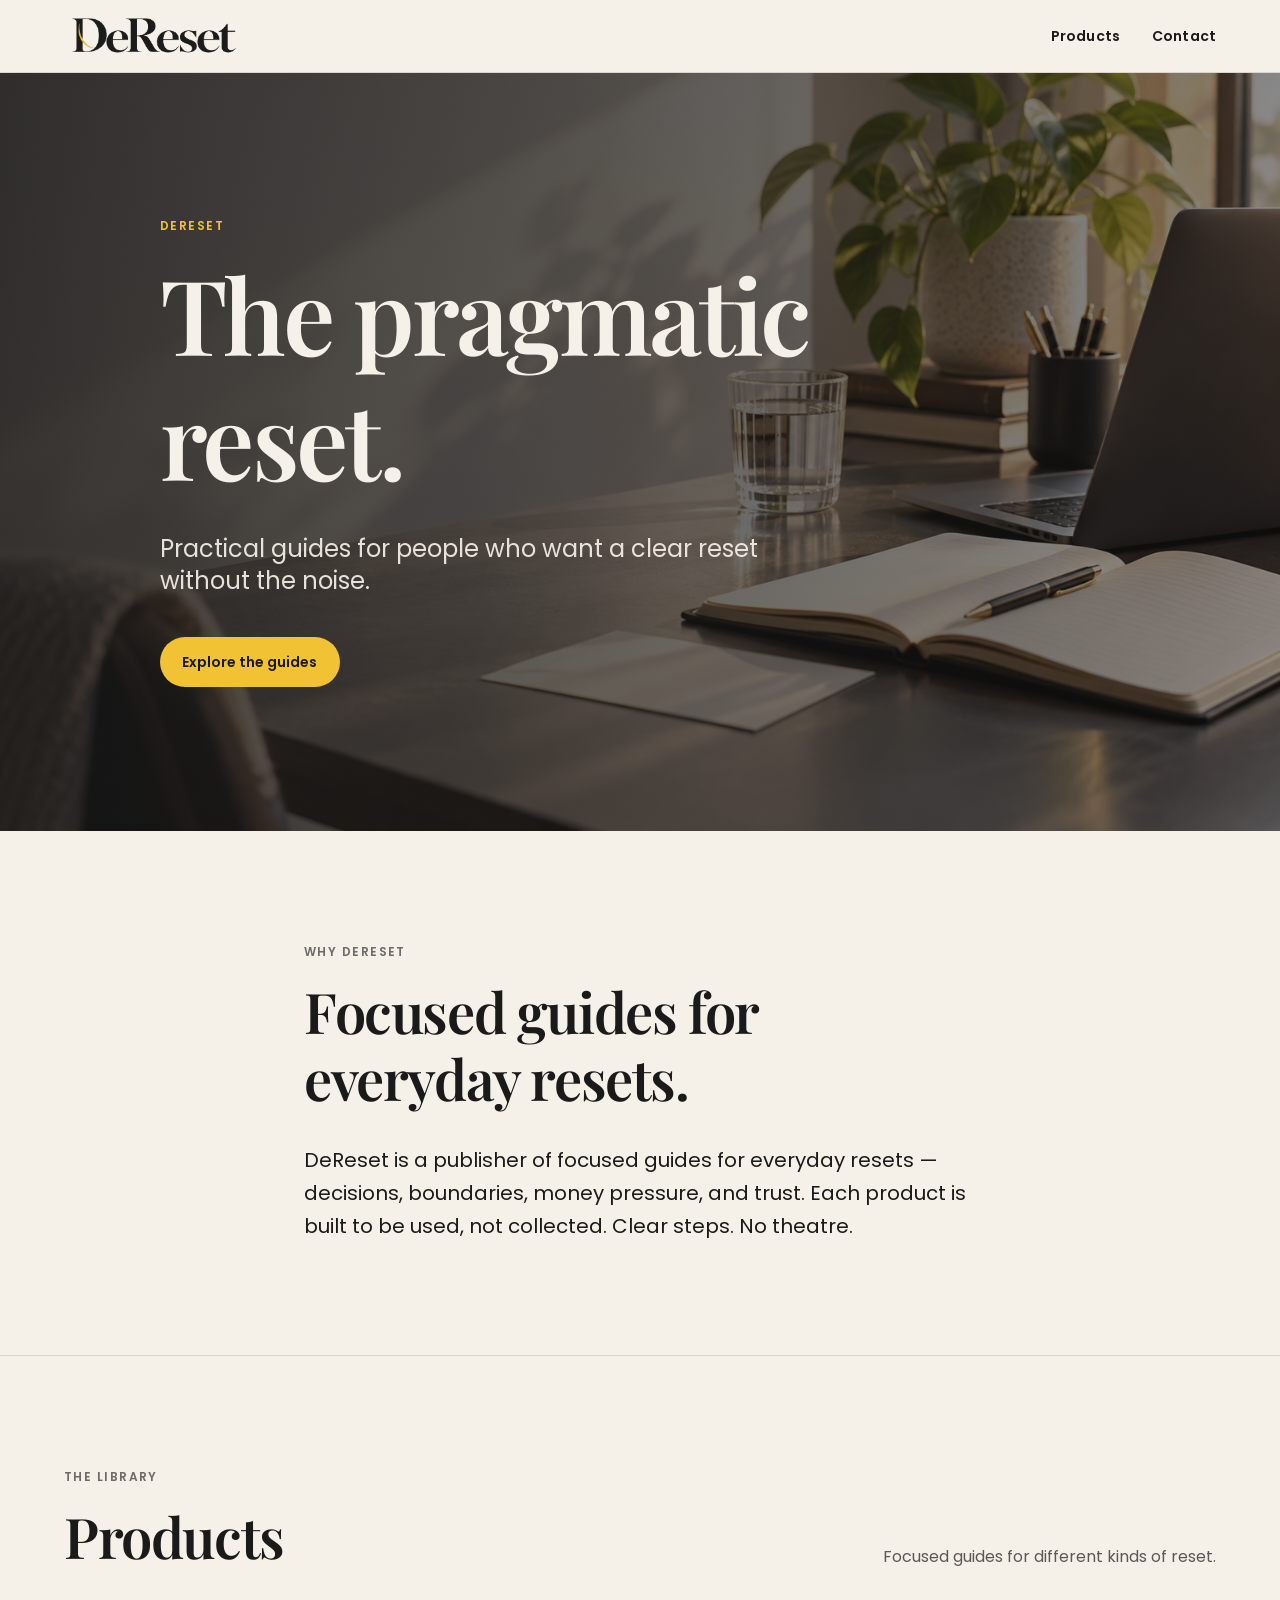
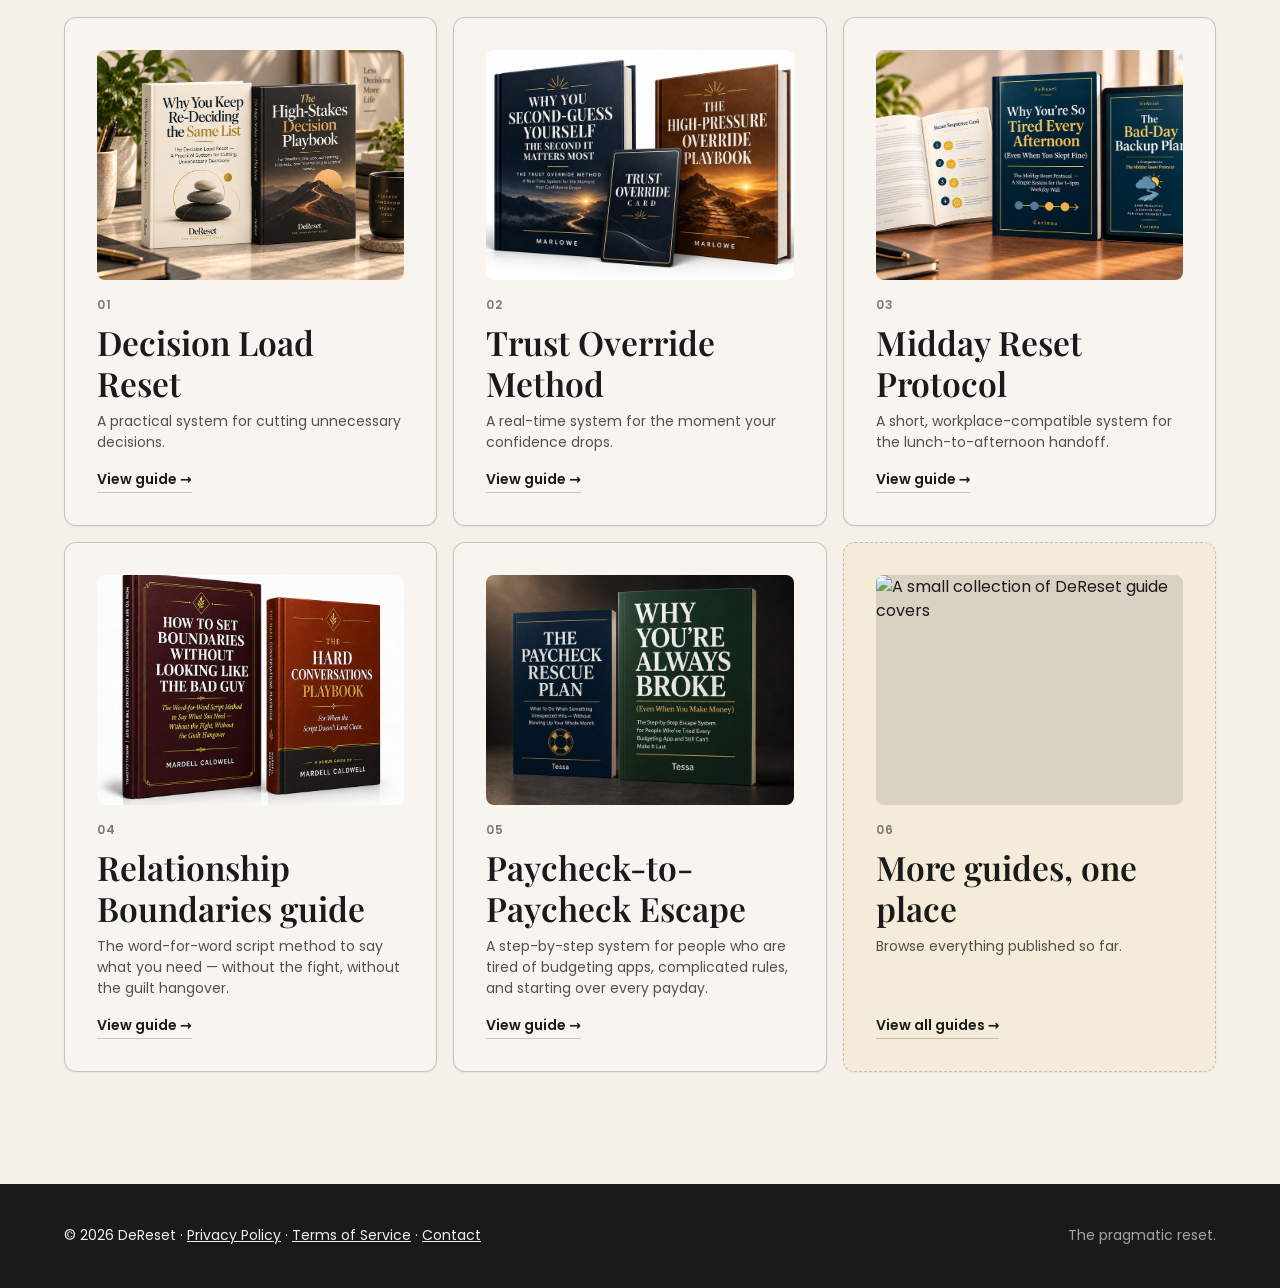
==== commit 8feb0dcf: "Add files via upload" ====
--- a/index.html
+++ b/index.html
@@ -91,7 +91,7 @@
         </div>
 
         <div class="product-grid">
-          <!-- Product links go to Gumroad listing pages. Checkout is not yet enabled on Gumroad's side as of 2026-09-18 (guides pending DOCX-to-PDF conversion) -- see Decision 008. Blurbs sourced verbatim/near-verbatim from each product's own Gumroad description. Cover images are self-hosted at /assets/products/ -- see Decision 008 (revised: self-host). -->
+          <!-- Product links go to Gumroad listing pages. Checkout is not yet enabled on Gumroad's side as of 2026-09-18 (guides pending DOCX-to-PDF conversion) -- see Decision 008. Blurbs sourced verbatim/near-verbatim from each product's own Gumroad description. Cover images are self-hosted at /assets/products/ -- see Decision 008 (revised: self-host). Slot 6 (archive card) is a normal grid card (auto-flows into the last cell, filling the grid rather than leaving a gap) showing a composited "collection" image -- the why-youre-always-broke.jpg background with small framed crops of the other 4 covers fanned in front (/assets/products/archive-collection.jpg) -- see Decision 008 (revised: collection image, reverted to normal grid cell). -->
           <article class="product-card">
             <img class="product-card-img" src="/assets/products/decision-load-reset.jpg" alt="Decision Load Reset cover" loading="lazy">
             <span class="product-number">01</span>
@@ -133,13 +133,7 @@
           </article>
 
           <article class="product-card product-card-archive">
-            <div class="product-card-placeholder" aria-hidden="true">
-              <svg viewBox="0 0 48 48" width="36" height="36" fill="none" xmlns="http://www.w3.org/2000/svg">
-                <rect x="6" y="10" width="13" height="28" rx="2" fill="#1a1a1a" opacity="0.14"/>
-                <rect x="17.5" y="6" width="13" height="32" rx="2" fill="#1a1a1a" opacity="0.24"/>
-                <rect x="29" y="12" width="13" height="26" rx="2" fill="#f0c234"/>
-              </svg>
-            </div>
+            <img class="product-card-img" src="/assets/products/archive-collection.jpg" alt="A small collection of DeReset guide covers" loading="lazy">
             <span class="product-number">06</span>
             <h3>More guides, one place</h3>
             <p class="product-blurb">Browse everything published so far.</p>
--- a/styles/site.css
+++ b/styles/site.css
@@ -260,6 +260,7 @@
   display: grid;
   grid-template-columns: repeat(3, minmax(0, 1fr));
   gap: var(--space-4);
+  align-items: stretch;
 }
 
 .product-card {
@@ -331,11 +332,13 @@
   border-color: var(--color-accent, var(--color-gold));
 }
 
-/* 6th slot: archive/storefront link, active once grid exceeds 6 products (Decision 008) */
+/* 6th slot: archive/storefront link, active once grid exceeds 6 products (Decision 008).
+   A normal grid cell (no column span) so it auto-flows into the last position and fills
+   out the grid instead of leaving an empty cell -- uses the same .product-card-img /
+   number / heading / blurb / link structure as the 5 product cards for height parity. */
 .product-card-archive {
   border-style: dashed;
   background: rgba(240, 194, 52, 0.08);
-  justify-content: center;
 }
 
 /* ---------- Footer (dark, simple — no fake legal links) ---------- */
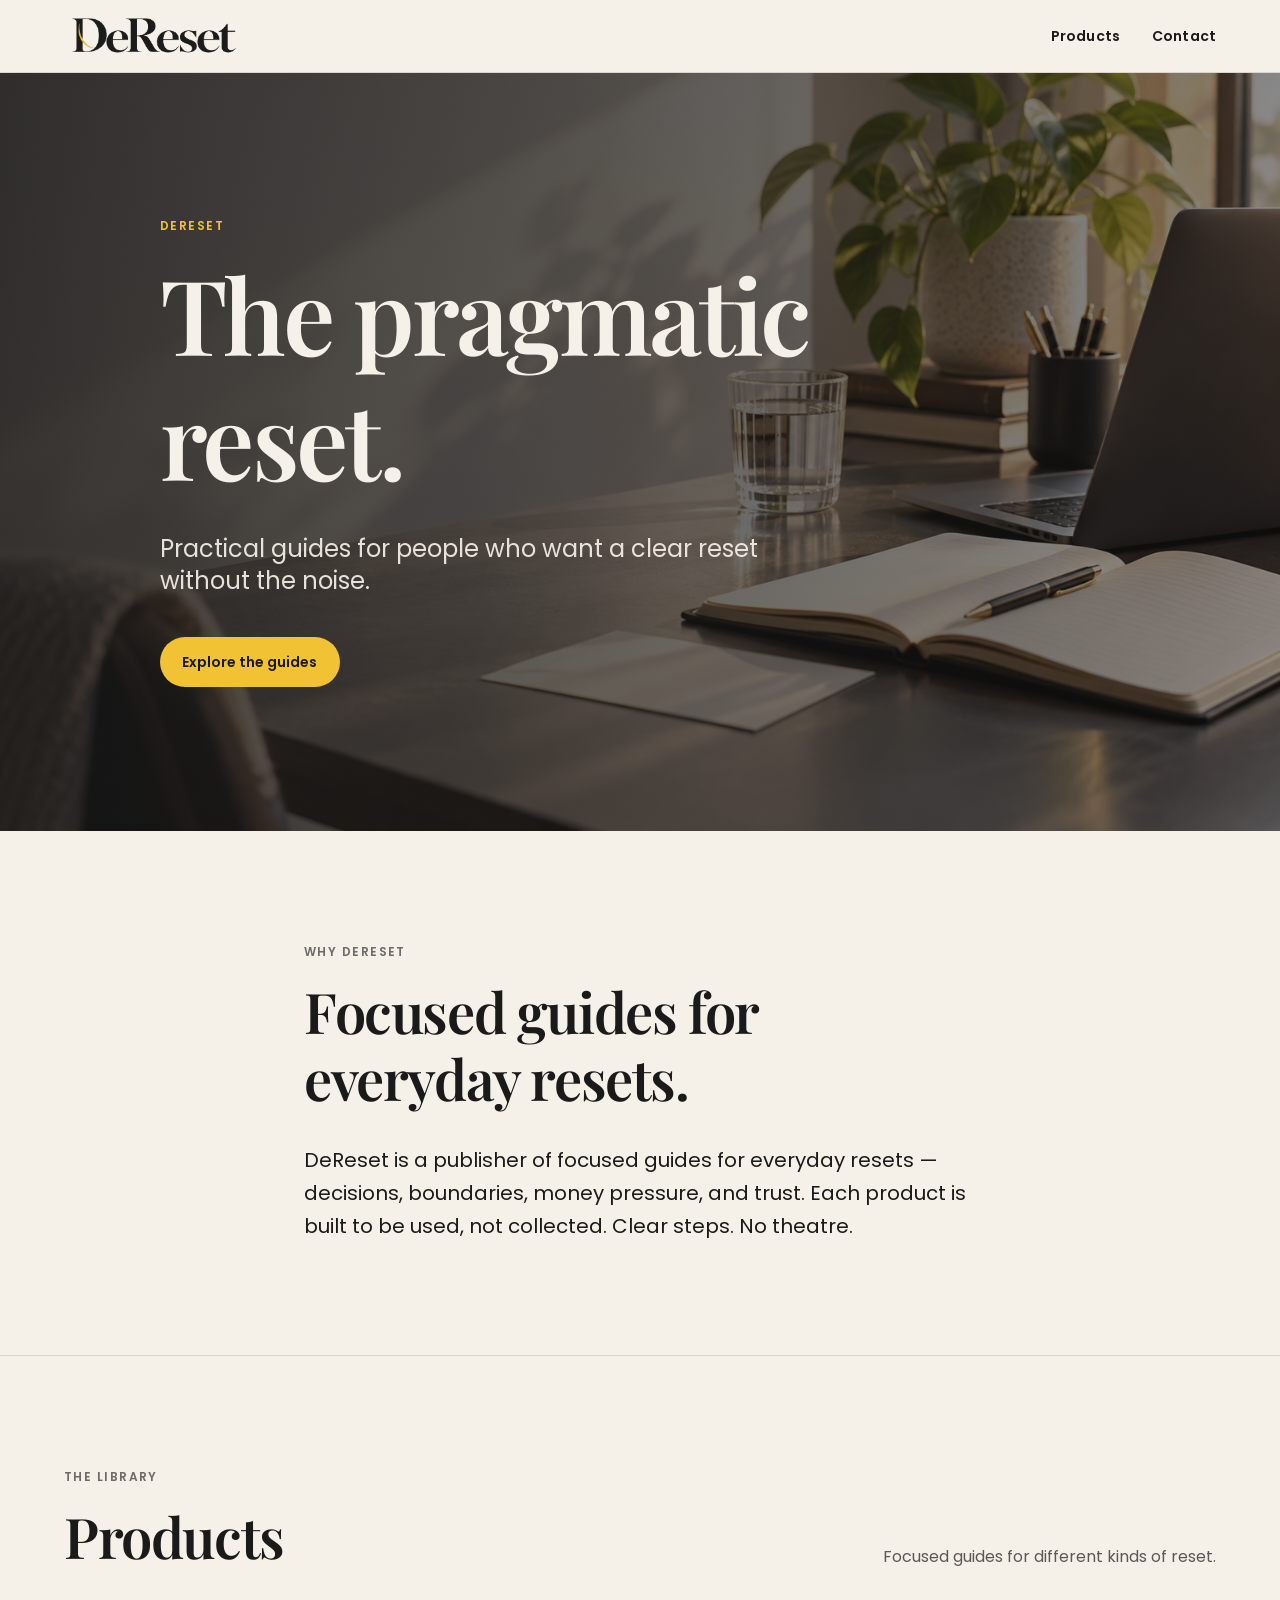
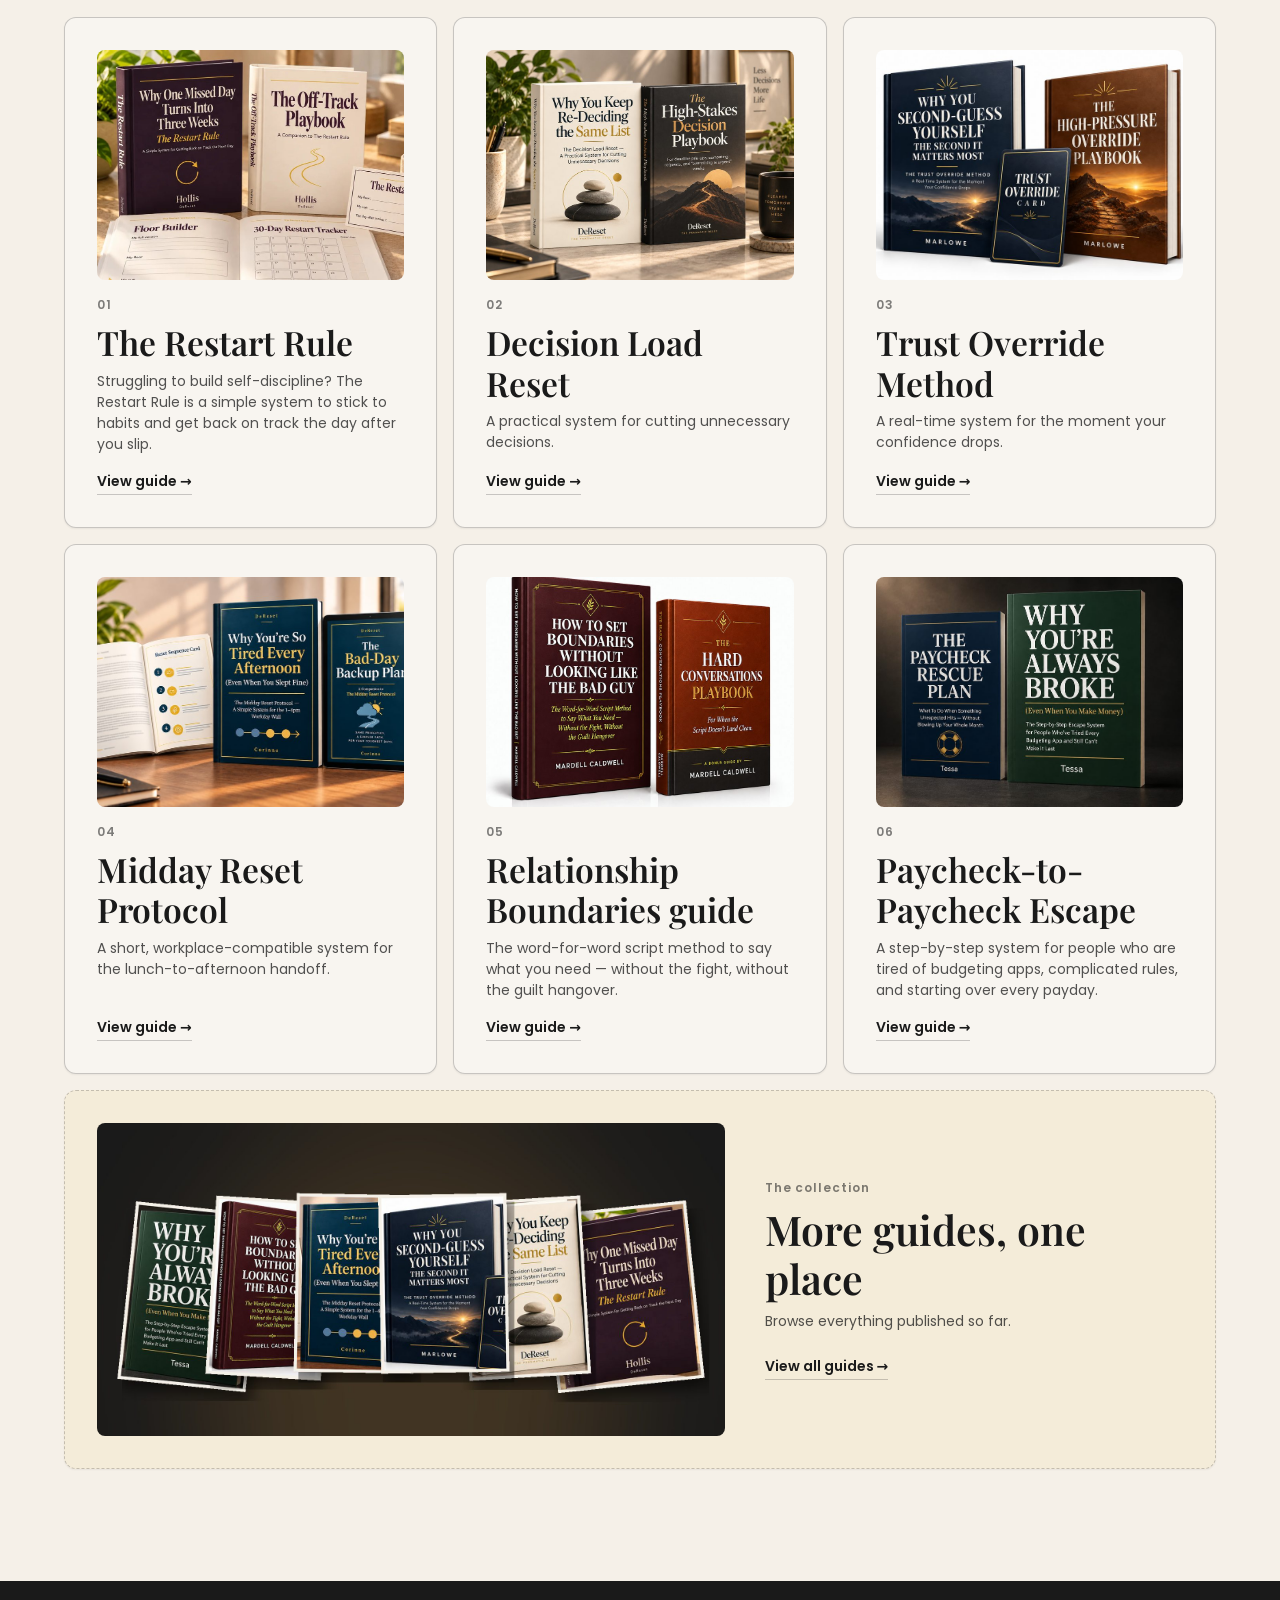
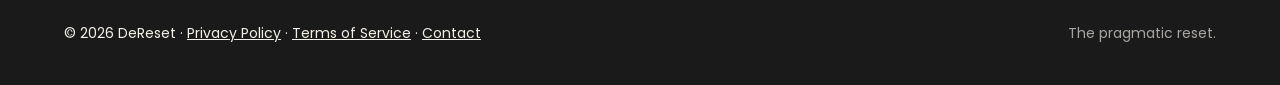
==== commit 2895aa11: "Add files via upload" ====
--- a/index.html
+++ b/index.html
@@ -91,10 +91,18 @@
         </div>
 
         <div class="product-grid">
-          <!-- Product links go to Gumroad listing pages. Checkout is not yet enabled on Gumroad's side as of 2026-09-18 (guides pending DOCX-to-PDF conversion) -- see Decision 008. Blurbs sourced verbatim/near-verbatim from each product's own Gumroad description. Cover images are self-hosted at /assets/products/ -- see Decision 008 (revised: self-host). Slot 6 (archive card) is a normal grid card (auto-flows into the last cell, filling the grid rather than leaving a gap) showing a composited "collection" image -- the why-youre-always-broke.jpg background with small framed crops of the other 4 covers fanned in front (/assets/products/archive-collection.jpg) -- see Decision 008 (revised: collection image, reverted to normal grid cell). -->
+          <!-- Product links go to Gumroad listing pages (Decision 008). Blurbs are sourced from each product's own Gumroad description; the PR-006 one-liner was supplied verbatim by AI DPL OS (2026-09-27). Cover images are self-hosted at /assets/products/. Order: newest first. Decision 019 (2026-09-27): six product cards fill the grid (complete rows at 3, 2 and 1 columns); the storefront card sits below the grid as a full-width banner. Product cards are capped at 6. -->
+          <article class="product-card">
+            <img class="product-card-img" src="/assets/products/restart-rule.jpg" alt="The Restart Rule guide and The Off-Track Playbook on a sunlit counter" loading="lazy">
+            <span class="product-number">01</span>
+            <h3>The Restart Rule</h3>
+            <p class="product-blurb">Struggling to build self-discipline? The Restart Rule is a simple system to stick to habits and get back on track the day after you slip.</p>
+            <a class="product-link" href="https://dereset.gumroad.com/l/restart-rule" target="_blank" rel="noopener">View guide →</a>
+          </article>
+
           <article class="product-card">
             <img class="product-card-img" src="/assets/products/decision-load-reset.jpg" alt="Decision Load Reset cover" loading="lazy">
-            <span class="product-number">01</span>
+            <span class="product-number">02</span>
             <h3>Decision Load Reset</h3>
             <p class="product-blurb">A practical system for cutting unnecessary decisions.</p>
             <a class="product-link" href="https://dereset.gumroad.com/l/decision-load-reset" target="_blank" rel="noopener">View guide →</a>
@@ -102,7 +110,7 @@
 
           <article class="product-card">
             <img class="product-card-img" src="/assets/products/trust-override-method.jpg" alt="Trust Override Method cover" loading="lazy">
-            <span class="product-number">02</span>
+            <span class="product-number">03</span>
             <h3>Trust Override Method</h3>
             <p class="product-blurb">A real-time system for the moment your confidence drops.</p>
             <a class="product-link" href="https://dereset.gumroad.com/l/trust-override-method" target="_blank" rel="noopener">View guide →</a>
@@ -110,7 +118,7 @@
 
           <article class="product-card">
             <img class="product-card-img" src="/assets/products/midday-reset-protocol.jpg" alt="Midday Reset Protocol cover" loading="lazy">
-            <span class="product-number">03</span>
+            <span class="product-number">04</span>
             <h3>Midday Reset Protocol</h3>
             <p class="product-blurb">A short, workplace-compatible system for the lunch-to-afternoon handoff.</p>
             <a class="product-link" href="https://dereset.gumroad.com/l/midday-reset-protocol" target="_blank" rel="noopener">View guide →</a>
@@ -118,7 +126,7 @@
 
           <article class="product-card">
             <img class="product-card-img" src="/assets/products/boundaries-without-bad-guy.jpg" alt="Relationship Boundaries guide cover" loading="lazy">
-            <span class="product-number">04</span>
+            <span class="product-number">05</span>
             <h3>Relationship Boundaries guide</h3>
             <p class="product-blurb">The word-for-word script method to say what you need — without the fight, without the guilt hangover.</p>
             <a class="product-link" href="https://dereset.gumroad.com/l/boundaries-without-bad-guy" target="_blank" rel="noopener">View guide →</a>
@@ -126,19 +134,21 @@
 
           <article class="product-card">
             <img class="product-card-img" src="/assets/products/why-youre-always-broke.jpg" alt="Paycheck-to-Paycheck Escape cover" loading="lazy">
-            <span class="product-number">05</span>
+            <span class="product-number">06</span>
             <h3>Paycheck-to-Paycheck Escape</h3>
             <p class="product-blurb">A step-by-step system for people who are tired of budgeting apps, complicated rules, and starting over every payday.</p>
             <a class="product-link" href="https://dereset.gumroad.com/l/why-youre-always-broke" target="_blank" rel="noopener">View guide →</a>
           </article>
+        </div>
 
-          <article class="product-card product-card-archive">
-            <img class="product-card-img" src="/assets/products/archive-collection.jpg" alt="A small collection of DeReset guide covers" loading="lazy">
-            <span class="product-number">06</span>
+        <div class="storefront-banner">
+          <img class="storefront-banner-img" src="/assets/products/collection-banner.jpg" alt="Six DeReset guides fanned together on one dark background" width="1600" height="800" loading="lazy">
+          <div class="storefront-banner-body">
+            <span class="product-number">The collection</span>
             <h3>More guides, one place</h3>
             <p class="product-blurb">Browse everything published so far.</p>
             <a class="product-link" href="https://dereset.gumroad.com" target="_blank" rel="noopener">View all guides →</a>
-          </article>
+          </div>
         </div>
       </div>
     </section>
--- a/styles/site.css
+++ b/styles/site.css
@@ -170,7 +170,8 @@
 
 .hero h1,
 .section h2,
-.product-card h3 {
+.product-card h3,
+.storefront-banner h3 {
   font-family: var(--font-display);
   font-weight: var(--font-weight-semibold);
   line-height: var(--leading-tight);
@@ -332,13 +333,46 @@
   border-color: var(--color-accent, var(--color-gold));
 }
 
-/* 6th slot: archive/storefront link, active once grid exceeds 6 products (Decision 008).
-   A normal grid cell (no column span) so it auto-flows into the last position and fills
-   out the grid instead of leaving an empty cell -- uses the same .product-card-img /
-   number / heading / blurb / link structure as the 5 product cards for height parity. */
-.product-card-archive {
-  border-style: dashed;
+/* Storefront banner (Decision 019, amends Decision 008): the "see everything" link
+   sits below the six product cards as a full-width row, so the grid always ends on a
+   complete row at 3, 2 and 1 columns. */
+.storefront-banner {
+  margin-top: var(--space-4);
+  padding: var(--space-8);
+  border: var(--border-width) dashed var(--color-border-strong);
+  border-radius: var(--radius-lg);
   background: rgba(240, 194, 52, 0.08);
+  box-shadow: var(--shadow-sm);
+  display: grid;
+  grid-template-columns: minmax(0, 3fr) minmax(0, 2fr);
+  gap: var(--space-10);
+  align-items: center;
+}
+
+.storefront-banner-img {
+  width: 100%;
+  height: auto;
+  aspect-ratio: 2 / 1;
+  object-fit: cover;
+  display: block;
+  border-radius: var(--radius-md);
+  background: var(--color-border);
+}
+
+.storefront-banner-body {
+  display: flex;
+  flex-direction: column;
+  gap: var(--space-2);
+}
+
+.storefront-banner h3 {
+  max-width: 14ch;
+  margin: 0;
+  font-size: clamp(1.75rem, 3.2vw, 2.6rem);
+}
+
+.storefront-banner .product-link {
+  margin-top: var(--space-2);
 }
 
 /* ---------- Footer (dark, simple — no fake legal links) ---------- */
@@ -372,6 +406,12 @@
 }
 
 @media (max-width: 48rem) {
+  .storefront-banner {
+    grid-template-columns: 1fr;
+    gap: var(--space-6);
+    padding: var(--space-6);
+  }
+
   .section-heading {
     align-items: start;
     flex-direction: column;
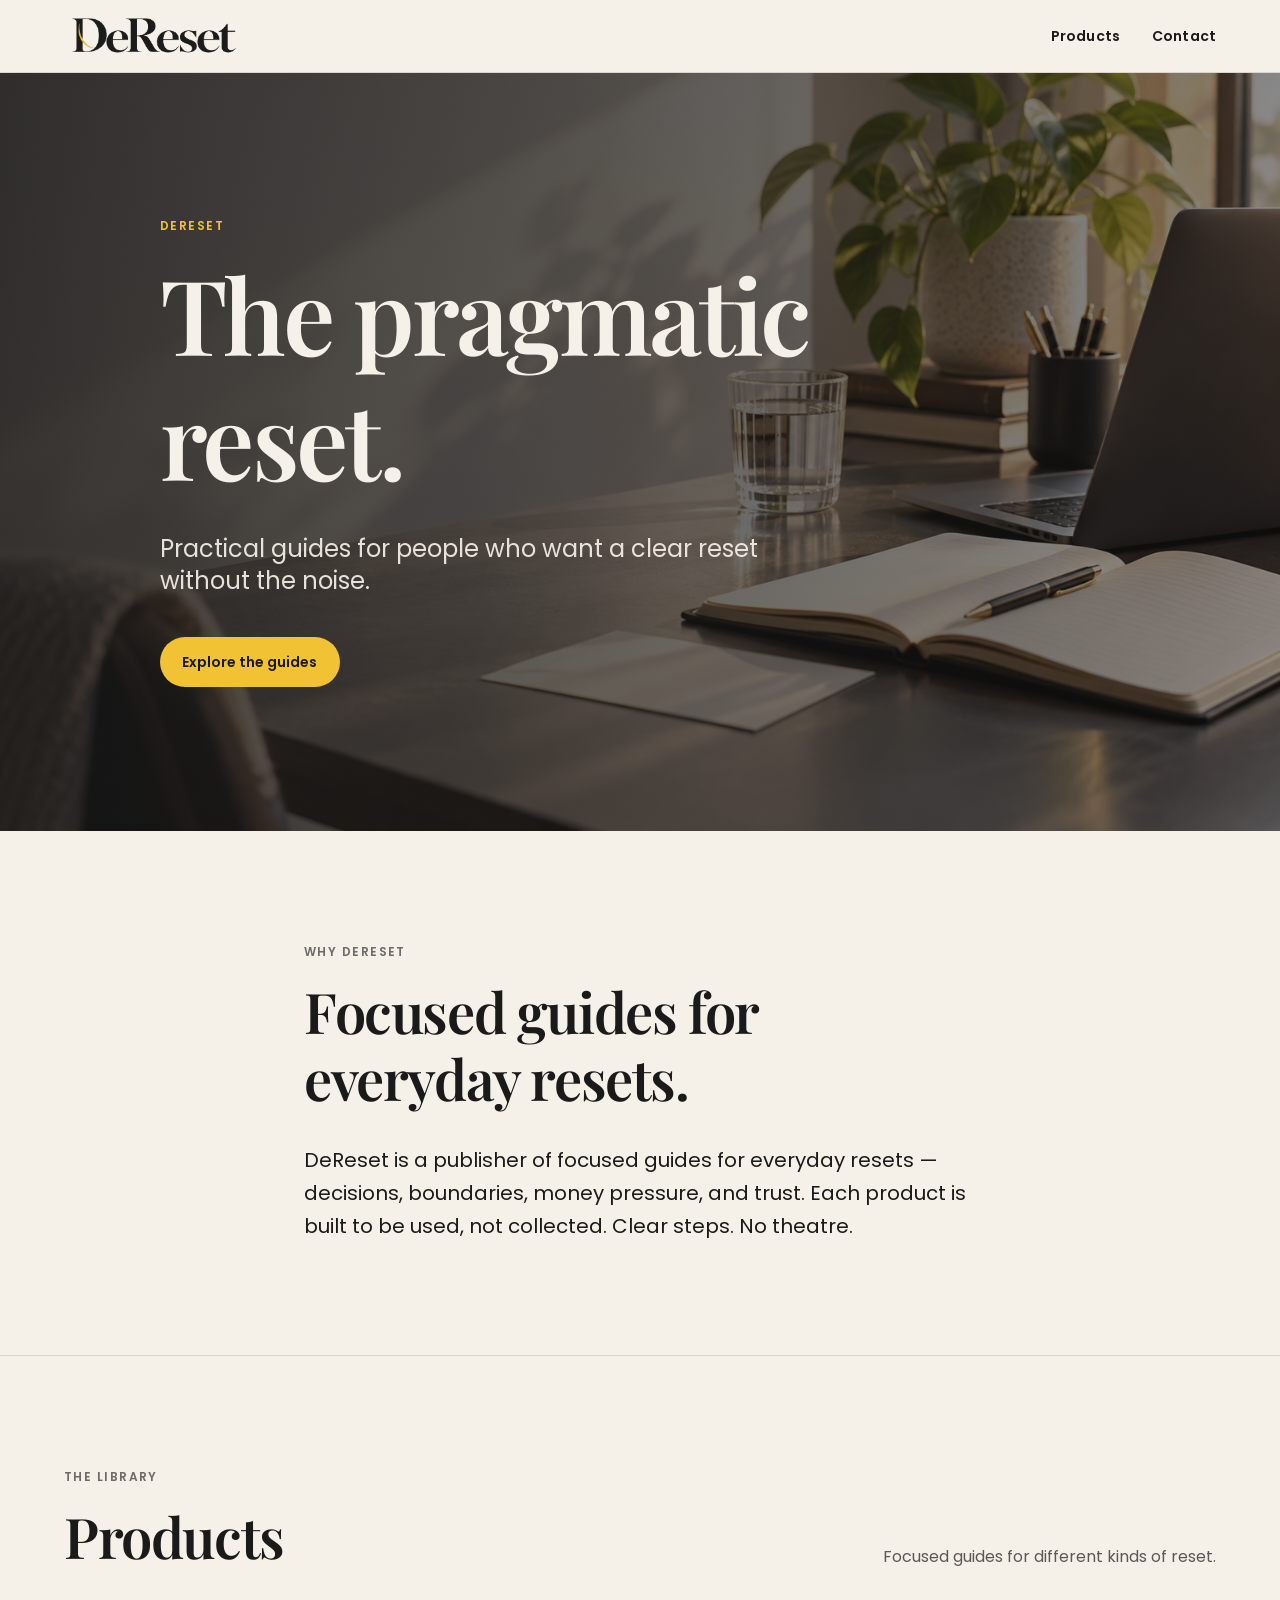
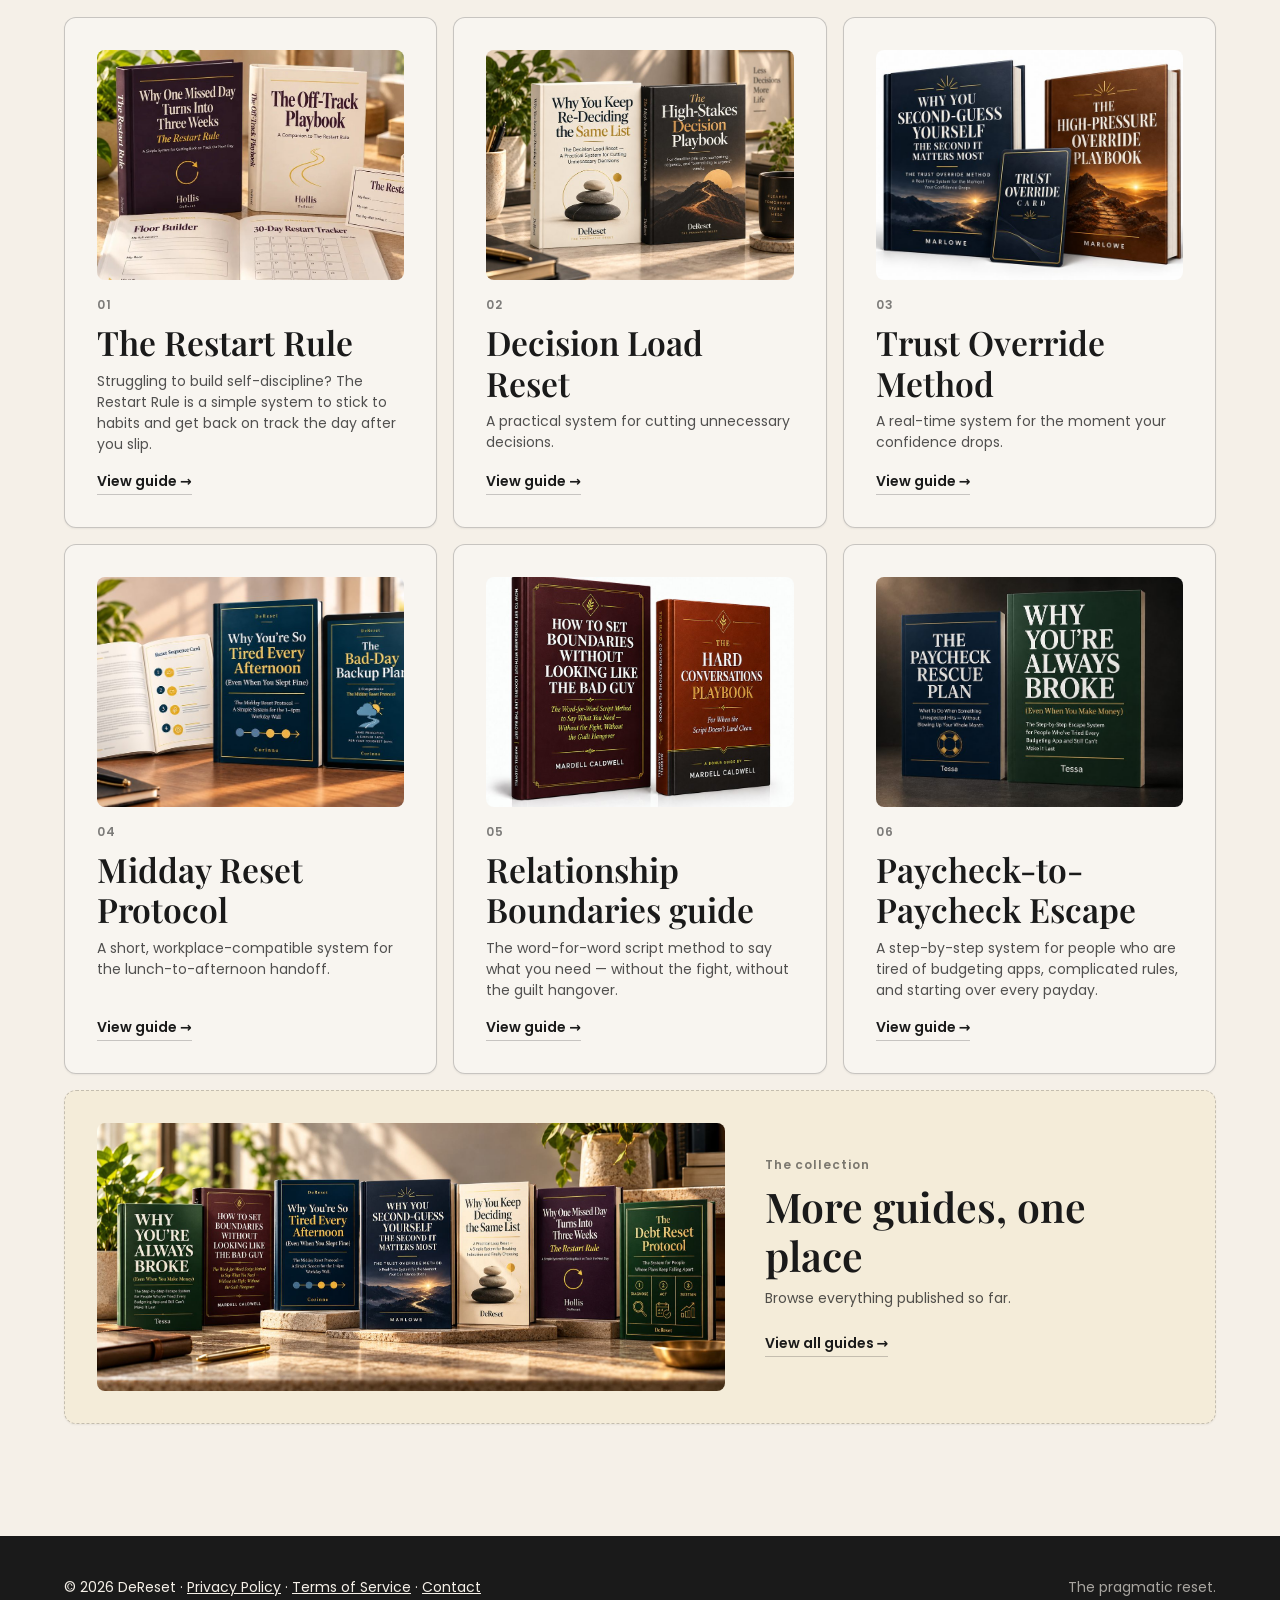
==== commit fe7d86c5: "Add files via upload" ====
--- a/index.html
+++ b/index.html
@@ -142,7 +142,7 @@
         </div>
 
         <div class="storefront-banner">
-          <img class="storefront-banner-img" src="/assets/products/collection-banner.jpg" alt="Six DeReset guides fanned together on one dark background" width="1600" height="800" loading="lazy">
+          <img class="storefront-banner-img" src="/assets/products/collection-banner.jpg" alt="The DeReset guides standing together on a sunlit counter" width="1919" height="820" loading="lazy">
           <div class="storefront-banner-body">
             <span class="product-number">The collection</span>
             <h3>More guides, one place</h3>
--- a/styles/site.css
+++ b/styles/site.css
@@ -352,7 +352,7 @@
 .storefront-banner-img {
   width: 100%;
   height: auto;
-  aspect-ratio: 2 / 1;
+  aspect-ratio: 1919 / 820;
   object-fit: cover;
   display: block;
   border-radius: var(--radius-md);
